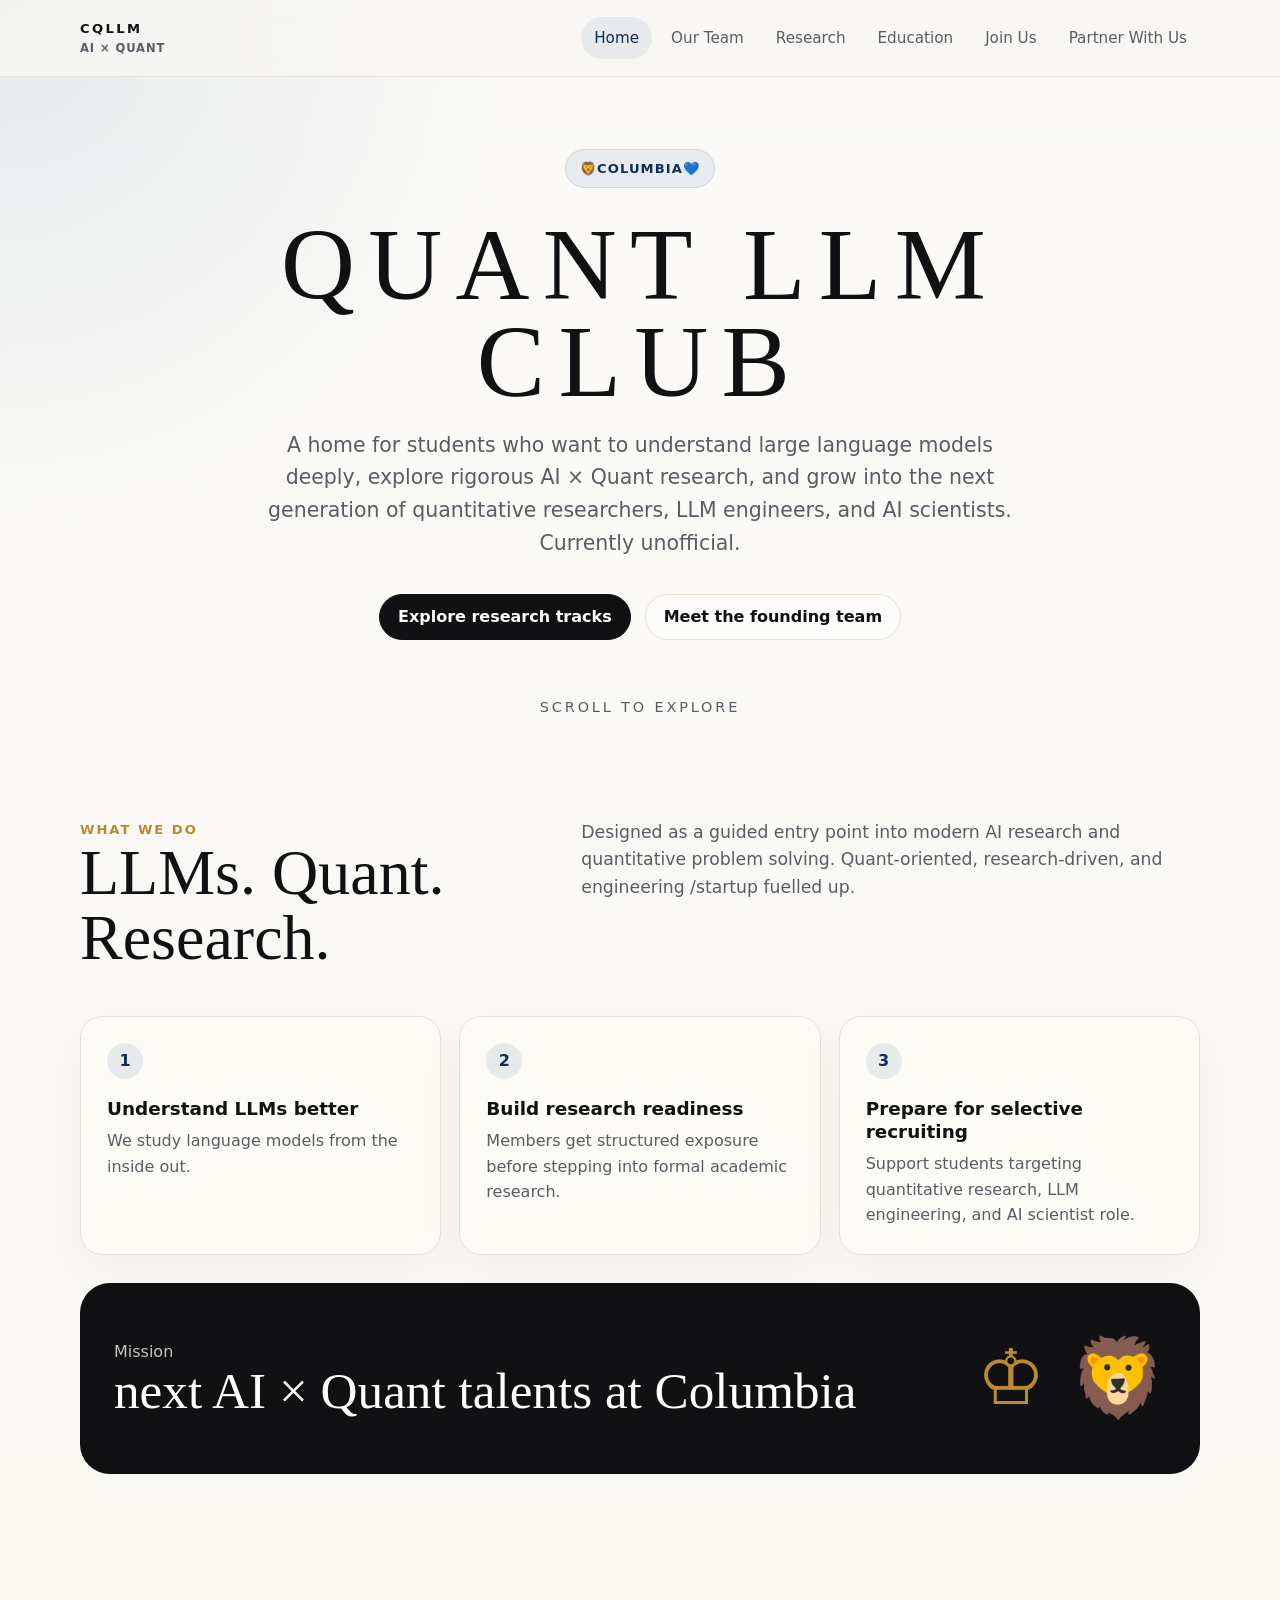
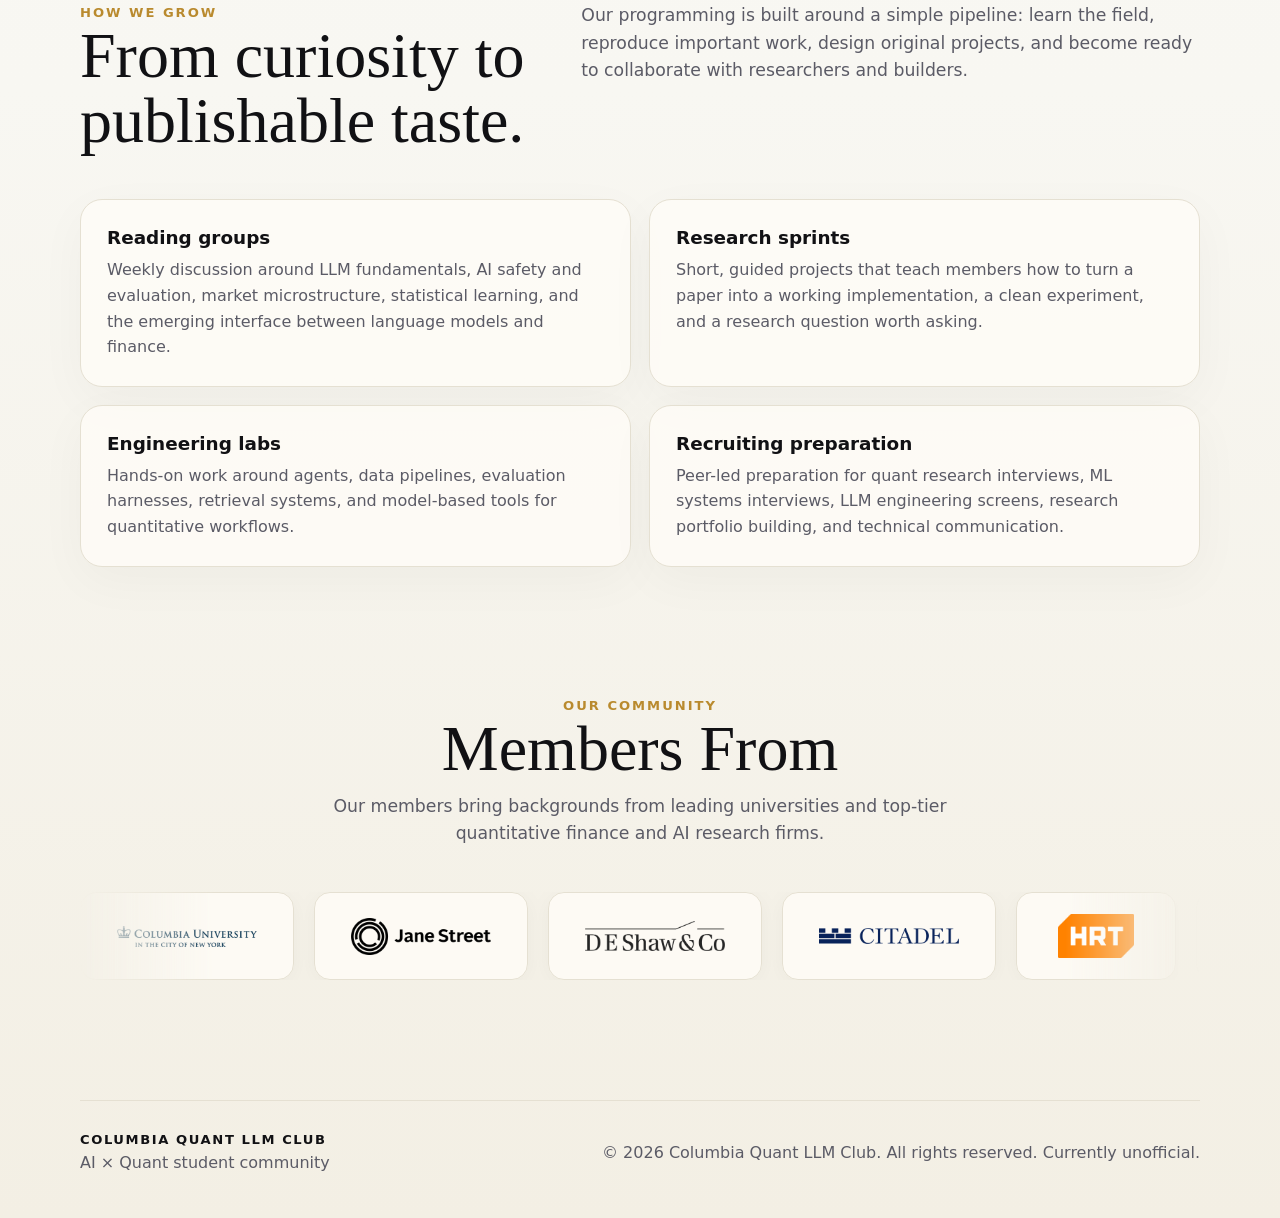
==== index.html @ 48c6d943 "Updated members from cards to be company logos." ====
<!doctype html>
<html lang="en">

<head>
  <meta charset="utf-8" />
  <meta name="viewport" content="width=device-width, initial-scale=1" />
  <title>Columbia Quant LLM Club</title>
  <meta name="description"
    content="Columbia Quant LLM Club is a student-led community focused on large language models, quantitative research, and AI x Quant talent development." />
  <link rel="stylesheet" href="styles.css" />
</head>

<body>
  <header class="site-header">
    <div class="nav-wrap">
      <a class="logo" href="index.html" aria-label="Columbia Quant LLM Club home">
        <span>CQLLM</span>
        <span>AI × Quant</span>
      </a>
      <nav class="nav-links" aria-label="Primary navigation">
        <a class="active" href="index.html">Home</a>
        <a href="team.html">Our Team</a>
        <a href="research.html">Research</a>
        <a href="education.html">Education</a>
        <a href="recruitment.html">Join Us</a>
        <a href="sponsors.html">Partner With Us</a>
      </nav>
    </div>
  </header>

  <main>
    <section class="hero">
      <div class="hero-inner">
        <div class="kicker">🦁Columbia💙</div>
        <h1>Quant LLM Club</h1>
        <p class="hero-copy">
          A home for students who want to understand large language models deeply, explore rigorous AI × Quant research,
          and grow into the next generation of quantitative researchers, LLM engineers, and AI scientists. Currently unofficial.
        </p>
        <div class="hero-actions">
          <a class="button primary" href="research.html">Explore research tracks</a>
          <a class="button secondary" href="team.html">Meet the founding team</a>
        </div>
        <div class="scroll-note">Scroll to explore</div>
      </div>
    </section>

    <section class="section" id="what-we-do">
      <div class="section-heading">
        <div>
          <div class="eyebrow">What We Do</div>
          <h2>LLMs. Quant. Research.</h2>
        </div>
        <p class="lead">
          Designed as a guided entry point into modern AI research and quantitative problem
          solving. Quant-oriented, research-driven, and engineering /startup fuelled up.
        </p>
      </div>

      <div class="grid">
        <article class="card">
          <div class="number">1</div>
          <h3>Understand LLMs better</h3>
          <p>We study language models from the inside out.</p>
        </article>
        <article class="card">
          <div class="number">2</div>
          <h3>Build research readiness</h3>
          <p>Members get structured exposure before stepping into formal academic research.</p>
          <!-- paper discussions,reproducibility projects, faculty outreach preparation, and research taste-building -->
        </article>
        <article class="card">
          <div class="number">3</div>
          <h3>Prepare for selective recruiting</h3>
          <p>Support students targeting quantitative research, LLM engineering, and AI scientist role.</p>
          <!-- through technical projects, interview preparation, and peer mentorship. -->
        </article>
      </div>

      <div class="mission-band">
        <div>
          <p>Mission</p>
          <strong>next AI × Quant talents at Columbia</strong>
        </div>
        <div class="mission-mark" aria-hidden="true">♔ 🦁</div>
      </div>
    </section>

    <section class="section">
      <div class="section-heading">
        <div>
          <div class="eyebrow">How We Grow</div>
          <h2>From curiosity to publishable taste.</h2>
        </div>
        <p class="lead">Our programming is built around a simple pipeline: learn the field, reproduce important work,
          design original projects, and become ready to collaborate with researchers and builders.</p>
      </div>
      <div class="grid two">
        <article class="card">
          <h3>Reading groups</h3>
          <p>Weekly discussion around LLM fundamentals, AI safety and evaluation, market microstructure, statistical
            learning, and the emerging interface between language models and finance.</p>
        </article>
        <article class="card">
          <h3>Research sprints</h3>
          <p>Short, guided projects that teach members how to turn a paper into a working implementation, a clean
            experiment, and a research question worth asking.</p>
        </article>
        <article class="card">
          <h3>Engineering labs</h3>
          <p>Hands-on work around agents, data pipelines, evaluation harnesses, retrieval systems, and model-based tools
            for quantitative workflows.</p>
        </article>
        <article class="card">
          <h3>Recruiting preparation</h3>
          <p>Peer-led preparation for quant research interviews, ML systems interviews, LLM engineering screens,
            research portfolio building, and technical communication.</p>
        </article>
      </div>
    </section>

    <section class="section members-from-section">
      <div class="members-from-header">
        <div class="eyebrow">Our Community</div>
        <h2>Members From</h2>
        <p class="lead">Our members bring backgrounds from leading universities and top-tier quantitative finance and AI research firms.</p>
      </div>
      <div class="logo-track-wrap">
        <div class="logo-track">
          <div class="logo-item">
            <img src="logos/columbia.png" alt="Columbia University">
          </div>
          <div class="logo-item">
            <img src="logos/jane-street.png" alt="Jane Street">
          </div>
          <div class="logo-item">
            <img src="logos/de-shaw.png" alt="D. E. Shaw">
          </div>
          <div class="logo-item">
            <img src="logos/citadel.png" alt="Citadel">
          </div>
          <div class="logo-item">
            <img src="logos/hrt.png" alt="Hudson River Trading">
          </div>
          <div class="logo-item" aria-hidden="true">
            <img src="logos/columbia.png" alt="">
          </div>
          <div class="logo-item" aria-hidden="true">
            <img src="logos/jane-street.png" alt="">
          </div>
          <div class="logo-item" aria-hidden="true">
            <img src="logos/de-shaw.png" alt="">
          </div>
          <div class="logo-item" aria-hidden="true">
            <img src="logos/citadel.png" alt="">
          </div>
          <div class="logo-item" aria-hidden="true">
            <img src="logos/hrt.png" alt="">
          </div>
        </div>
      </div>
    </section>

    <div class="map-wrap">
      <script type="text/javascript" id="mapmyvisitors" src="//mapmyvisitors.com/map.js?d=ujn6sMbWQKrPx_OXc8cwWdJMNxQaJMDhCEwav9_UzWA&cl=ffffff&w=a"></script>
    </div>
  </main>

  <footer class="site-footer">
    <div>
      <div class="footer-wordmark">Columbia Quant LLM Club</div>
      <div>AI × Quant student community</div>
    </div>
    <div>© 2026 Columbia Quant LLM Club. All rights reserved. Currently unofficial.</div>
  </footer>
</body>

</html>
---- styles.css ----
:root {
  --bg: #f8f7f2;
  --paper: #fffdf8;
  --ink: #111114;
  --muted: #5b5b66;
  --line: #e5e0d2;
  --accent: #214f8b;
  --accent-deep: #0f2e58;
  --gold: #b98a2e;
  --shadow: 0 24px 80px rgba(15, 46, 88, 0.08);
  --radius: 22px;
  --max: 1120px;
}

* {
  box-sizing: border-box;
}

html {
  scroll-behavior: smooth;
}

body {
  margin: 0;
  font-family: Inter, ui-sans-serif, system-ui, -apple-system, BlinkMacSystemFont, "Segoe UI", sans-serif;
  color: var(--ink);
  background:
    radial-gradient(circle at top left, rgba(33, 79, 139, 0.10), transparent 33rem),
    linear-gradient(180deg, #fbfaf7 0%, var(--bg) 60%, #f3efe4 100%);
  line-height: 1.6;
}

a {
  color: inherit;
  text-decoration: none;
}

img {
  max-width: 100%;
}

.site-header {
  position: sticky;
  top: 0;
  z-index: 20;
  backdrop-filter: blur(18px);
  background: rgba(248, 247, 242, 0.78);
  border-bottom: 1px solid rgba(229, 224, 210, 0.8);
}

.nav-wrap {
  width: min(100% - 32px, var(--max));
  margin: 0 auto;
  min-height: 76px;
  display: flex;
  align-items: center;
  justify-content: space-between;
  gap: 24px;
}

.logo {
  display: flex;
  flex-direction: column;
  gap: 0;
  letter-spacing: 0.18em;
  text-transform: uppercase;
  font-size: 0.82rem;
  font-weight: 750;
}

.logo span:last-child {
  letter-spacing: 0.08em;
  color: var(--muted);
  font-size: 0.72rem;
  font-weight: 600;
}

.nav-links {
  display: flex;
  align-items: center;
  gap: 6px;
  flex-wrap: wrap;
}

.nav-links a {
  padding: 9px 13px;
  border-radius: 999px;
  color: var(--muted);
  font-size: 0.95rem;
  transition: background 150ms ease, color 150ms ease;
}

.nav-links a:hover,
.nav-links a.active {
  background: rgba(33, 79, 139, 0.08);
  color: var(--accent-deep);
}

main {
  min-height: calc(100vh - 170px);
}

.section,
.hero {
  width: min(100% - 32px, var(--max));
  margin: 0 auto;
}

.hero {
  min-height: 72vh;
  display: grid;
  place-items: center;
  text-align: center;
  padding: 72px 0 36px;
}

.hero-inner {
  max-width: 940px;
}

.kicker {
  display: inline-flex;
  align-items: center;
  gap: 8px;
  color: var(--accent-deep);
  background: rgba(33, 79, 139, 0.08);
  border: 1px solid rgba(33, 79, 139, 0.12);
  border-radius: 999px;
  padding: 8px 14px;
  font-size: 0.82rem;
  font-weight: 700;
  letter-spacing: 0.08em;
  text-transform: uppercase;
}

.hero h1,
.page-hero h1 {
  margin: 28px 0 18px;
  font-family: Georgia, "Times New Roman", serif;
  font-size: clamp(3rem, 8vw, 7.6rem);
  line-height: 0.95;
  font-weight: 500;
  letter-spacing: 0.13em;
  text-transform: uppercase;
}

.hero h1 .tight,
.page-hero h1 .tight {
  letter-spacing: 0.035em;
}

.hero-copy {
  max-width: 760px;
  margin: 0 auto;
  color: var(--muted);
  font-size: clamp(1.05rem, 2vw, 1.28rem);
}

.hero-actions {
  display: flex;
  justify-content: center;
  gap: 14px;
  flex-wrap: wrap;
  margin-top: 34px;
}

.button {
  display: inline-flex;
  align-items: center;
  justify-content: center;
  min-height: 46px;
  padding: 0 18px;
  border-radius: 999px;
  border: 1px solid var(--line);
  font-weight: 700;
  transition: transform 150ms ease, box-shadow 150ms ease, background 150ms ease;
}

.button:hover {
  transform: translateY(-1px);
  box-shadow: var(--shadow);
}

.button.primary {
  background: var(--ink);
  color: white;
  border-color: var(--ink);
}

.button.secondary {
  background: rgba(255, 255, 255, 0.6);
}

.scroll-note {
  margin-top: 56px;
  color: var(--muted);
  font-size: 0.9rem;
  letter-spacing: 0.2em;
  text-transform: uppercase;
}

.section {
  padding: 64px 0;
}

.section-heading {
  display: grid;
  grid-template-columns: minmax(0, 0.85fr) minmax(0, 1.15fr);
  gap: 44px;
  align-items: start;
  margin-bottom: 32px;
}

.eyebrow {
  color: var(--gold);
  font-size: 0.82rem;
  font-weight: 800;
  letter-spacing: 0.15em;
  text-transform: uppercase;
}

h2,
h3,
p {
  margin-top: 0;
}

h2 {
  font-family: Georgia, "Times New Roman", serif;
  font-size: clamp(2rem, 5vw, 4.2rem);
  line-height: 1.02;
  font-weight: 500;
  margin-bottom: 14px;
}

h3 {
  font-size: 1.15rem;
  line-height: 1.25;
  margin-bottom: 8px;
}

.lead {
  color: var(--muted);
  font-size: 1.08rem;
}

.grid {
  display: grid;
  grid-template-columns: repeat(3, minmax(0, 1fr));
  gap: 18px;
}

.grid.two {
  grid-template-columns: repeat(2, minmax(0, 1fr));
}

.card {
  background: rgba(255, 253, 248, 0.78);
  border: 1px solid var(--line);
  border-radius: var(--radius);
  padding: 26px;
  box-shadow: 0 14px 50px rgba(17, 17, 20, 0.035);
}

.card p {
  color: var(--muted);
  margin-bottom: 0;
}

.number {
  display: inline-grid;
  place-items: center;
  width: 36px;
  height: 36px;
  border-radius: 50%;
  background: rgba(33, 79, 139, 0.10);
  color: var(--accent-deep);
  font-weight: 800;
  margin-bottom: 18px;
}

.mission-band {
  margin-top: 28px;
  padding: 34px;
  border-radius: calc(var(--radius) + 8px);
  background: var(--ink);
  color: white;
  display: grid;
  grid-template-columns: 1fr auto;
  gap: 28px;
  align-items: center;
}

.mission-band p {
  margin: 0;
  color: rgba(255, 255, 255, 0.74);
}

.mission-band strong {
  display: block;
  font-family: Georgia, "Times New Roman", serif;
  font-size: clamp(1.7rem, 4vw, 3.2rem);
  font-weight: 500;
  line-height: 1.05;
  color: white;
}

.mission-mark {
  font-size: clamp(2.8rem, 6vw, 5.2rem);
  color: var(--gold);
}

.page-hero {
  width: min(100% - 32px, var(--max));
  margin: 0 auto;
  padding: 92px 0 34px;
}

.page-hero h1 {
  font-size: clamp(3rem, 8vw, 6.4rem);
  margin-bottom: 20px;
}

.page-hero p {
  max-width: 760px;
  color: var(--muted);
  font-size: 1.16rem;
}

.profile-card {
  display: grid;
  grid-template-columns: 82px 1fr;
  gap: 18px;
}

.avatar {
  width: 82px;
  height: 82px;
  border-radius: 24px;
  background:
    linear-gradient(135deg, rgba(33, 79, 139, 0.18), rgba(185, 138, 46, 0.18)),
    var(--paper);
  border: 1px solid var(--line);
  display: grid;
  place-items: center;
  color: var(--accent-deep);
  font-weight: 850;
  letter-spacing: 0.08em;
}

.role {
  color: var(--accent-deep);
  font-weight: 800;
  margin-bottom: 8px;
}

.badge-row {
  display: flex;
  gap: 8px;
  flex-wrap: wrap;
  margin-top: 14px;
}

.badge {
  display: inline-flex;
  align-items: center;
  border-radius: 999px;
  padding: 6px 10px;
  background: rgba(33, 79, 139, 0.08);
  color: var(--accent-deep);
  font-size: 0.8rem;
  font-weight: 750;
}

.timeline {
  display: grid;
  gap: 16px;
}

.timeline-item {
  display: grid;
  grid-template-columns: 150px 1fr;
  gap: 22px;
  border-left: 2px solid var(--line);
  padding: 6px 0 18px 24px;
}

.timeline-item .term {
  color: var(--gold);
  font-weight: 850;
  text-transform: uppercase;
  letter-spacing: 0.08em;
  font-size: 0.8rem;
}

.callout {
  background: rgba(33, 79, 139, 0.08);
  border: 1px solid rgba(33, 79, 139, 0.14);
  border-radius: var(--radius);
  padding: 28px;
}

.callout p:last-child {
  margin-bottom: 0;
}

/* Members From section */
.members-from-header {
  text-align: center;
  margin-bottom: 44px;
}

.members-from-header h2 {
  margin-bottom: 12px;
}

.members-from-header .lead {
  max-width: 620px;
  margin: 0 auto;
}

.logo-track-wrap {
  overflow: hidden;
  -webkit-mask-image: linear-gradient(to right, transparent 0%, black 12%, black 88%, transparent 100%);
  mask-image: linear-gradient(to right, transparent 0%, black 12%, black 88%, transparent 100%);
}

.logo-track-wrap:hover .logo-track {
  animation-play-state: paused;
}

.logo-track {
  display: flex;
  gap: 20px;
  width: max-content;
  animation: logo-scroll 22s linear infinite;
}

@keyframes logo-scroll {
  from { transform: translateX(0); }
  to { transform: translateX(-50%); }
}

.logo-item {
  flex-shrink: 0;
  background: rgba(255, 253, 248, 0.78);
  border: 1px solid var(--line);
  border-radius: 16px;
  padding: 18px 36px;
  display: flex;
  align-items: center;
  justify-content: center;
  min-width: 160px;
  height: 88px;
  box-shadow: 0 4px 24px rgba(17, 17, 20, 0.04);
  user-select: none;
}

.logo-item img {
  max-height: 44px;
  max-width: 140px;
  width: auto;
  height: auto;
  object-fit: contain;
  display: block;
}

.map-wrap {
  width: min(100% - 32px, var(--max));
  margin: 0 auto 56px;
  display: flex;
  justify-content: center;
}

.site-footer {
  width: min(100% - 32px, var(--max));
  margin: 56px auto 0;
  padding: 28px 0 42px;
  color: var(--muted);
  border-top: 1px solid var(--line);
  display: flex;
  justify-content: space-between;
  align-items: center;
  gap: 16px;
  flex-wrap: wrap;
}

.footer-wordmark {
  color: var(--ink);
  font-weight: 850;
  letter-spacing: 0.12em;
  text-transform: uppercase;
  font-size: 0.82rem;
}

@media (max-width: 820px) {
  .nav-wrap {
    align-items: flex-start;
    padding: 16px 0;
    flex-direction: column;
  }

  .section-heading,
  .mission-band,
  .timeline-item {
    grid-template-columns: 1fr;
  }

  .grid,
  .grid.two {
    grid-template-columns: 1fr;
  }

  .hero {
    min-height: 68vh;
    padding-top: 54px;
  }

  .hero h1,
  .page-hero h1 {
    letter-spacing: 0.055em;
  }
}

@media (max-width: 560px) {
  .profile-card {
    grid-template-columns: 1fr;
  }

  .nav-links a {
    padding-left: 9px;
    padding-right: 9px;
    font-size: 0.88rem;
  }

  .card,
  .callout,
  .mission-band {
    padding: 22px;
  }
}
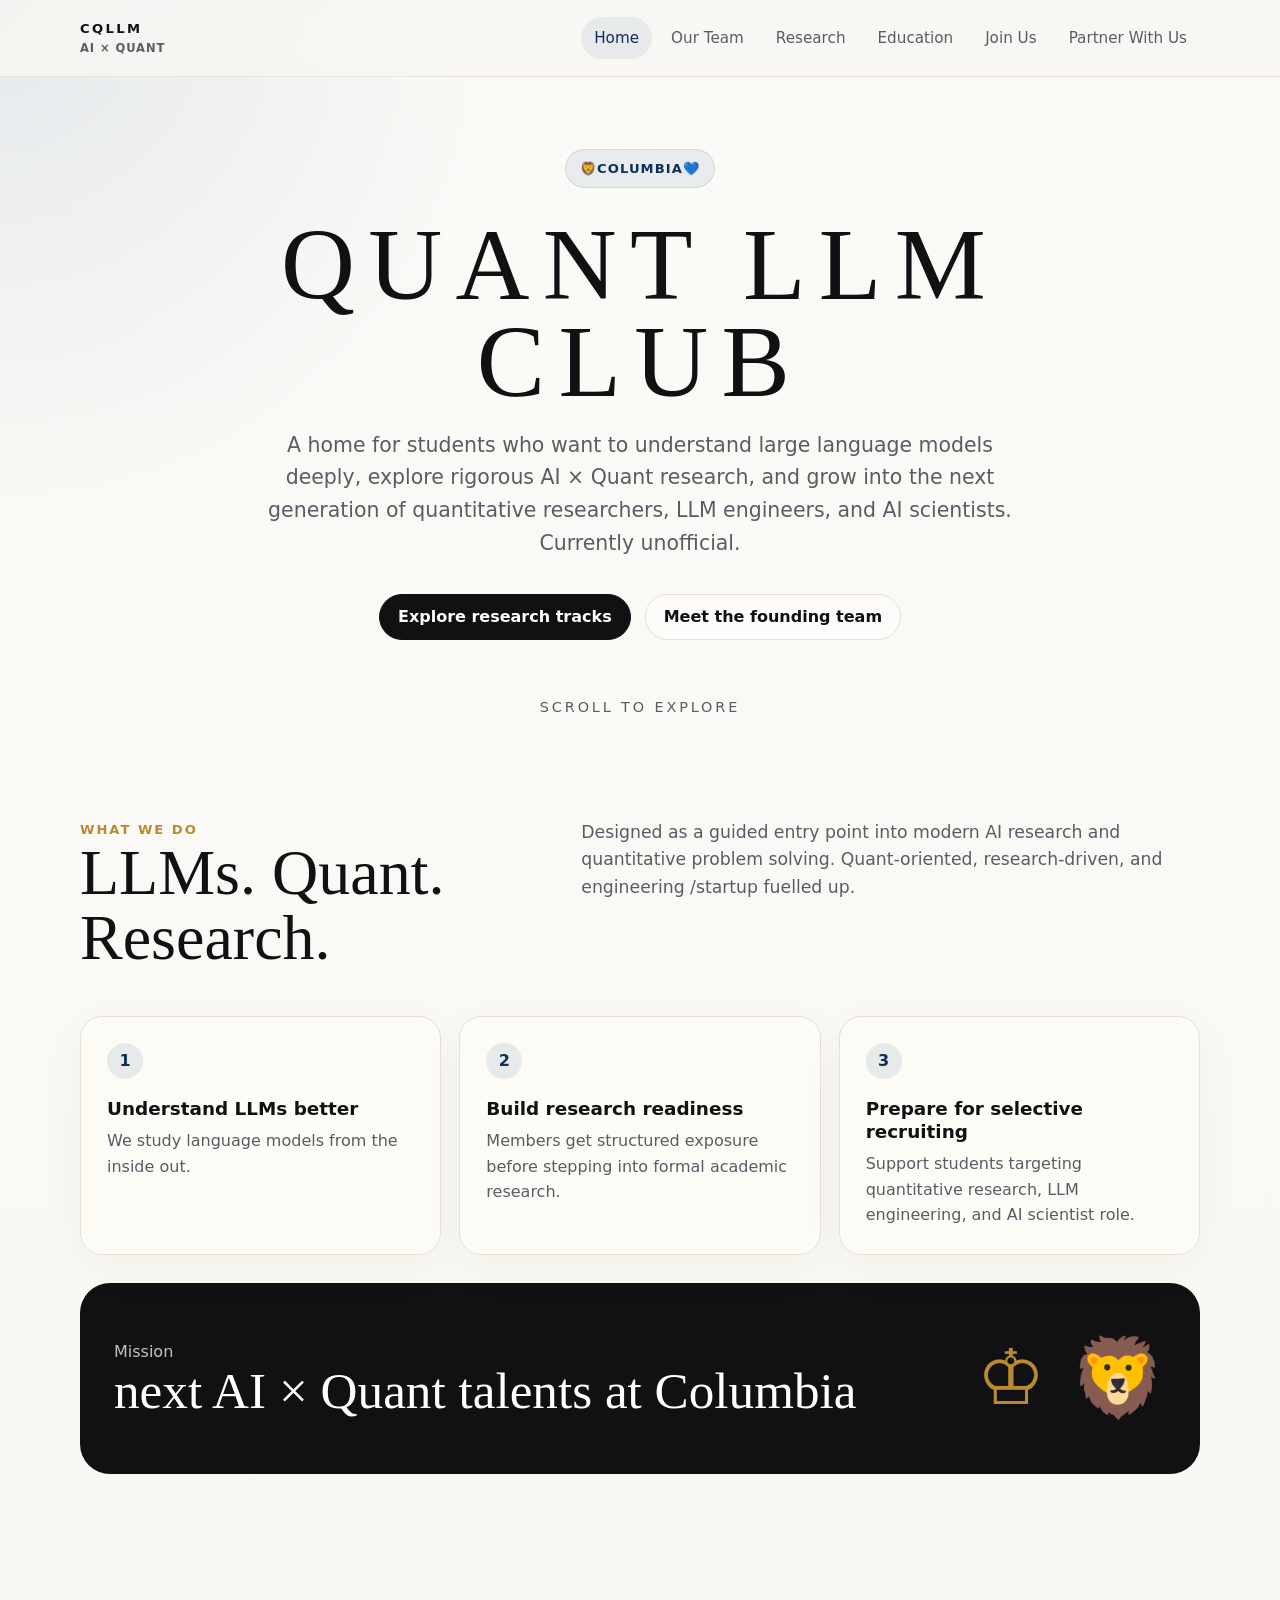
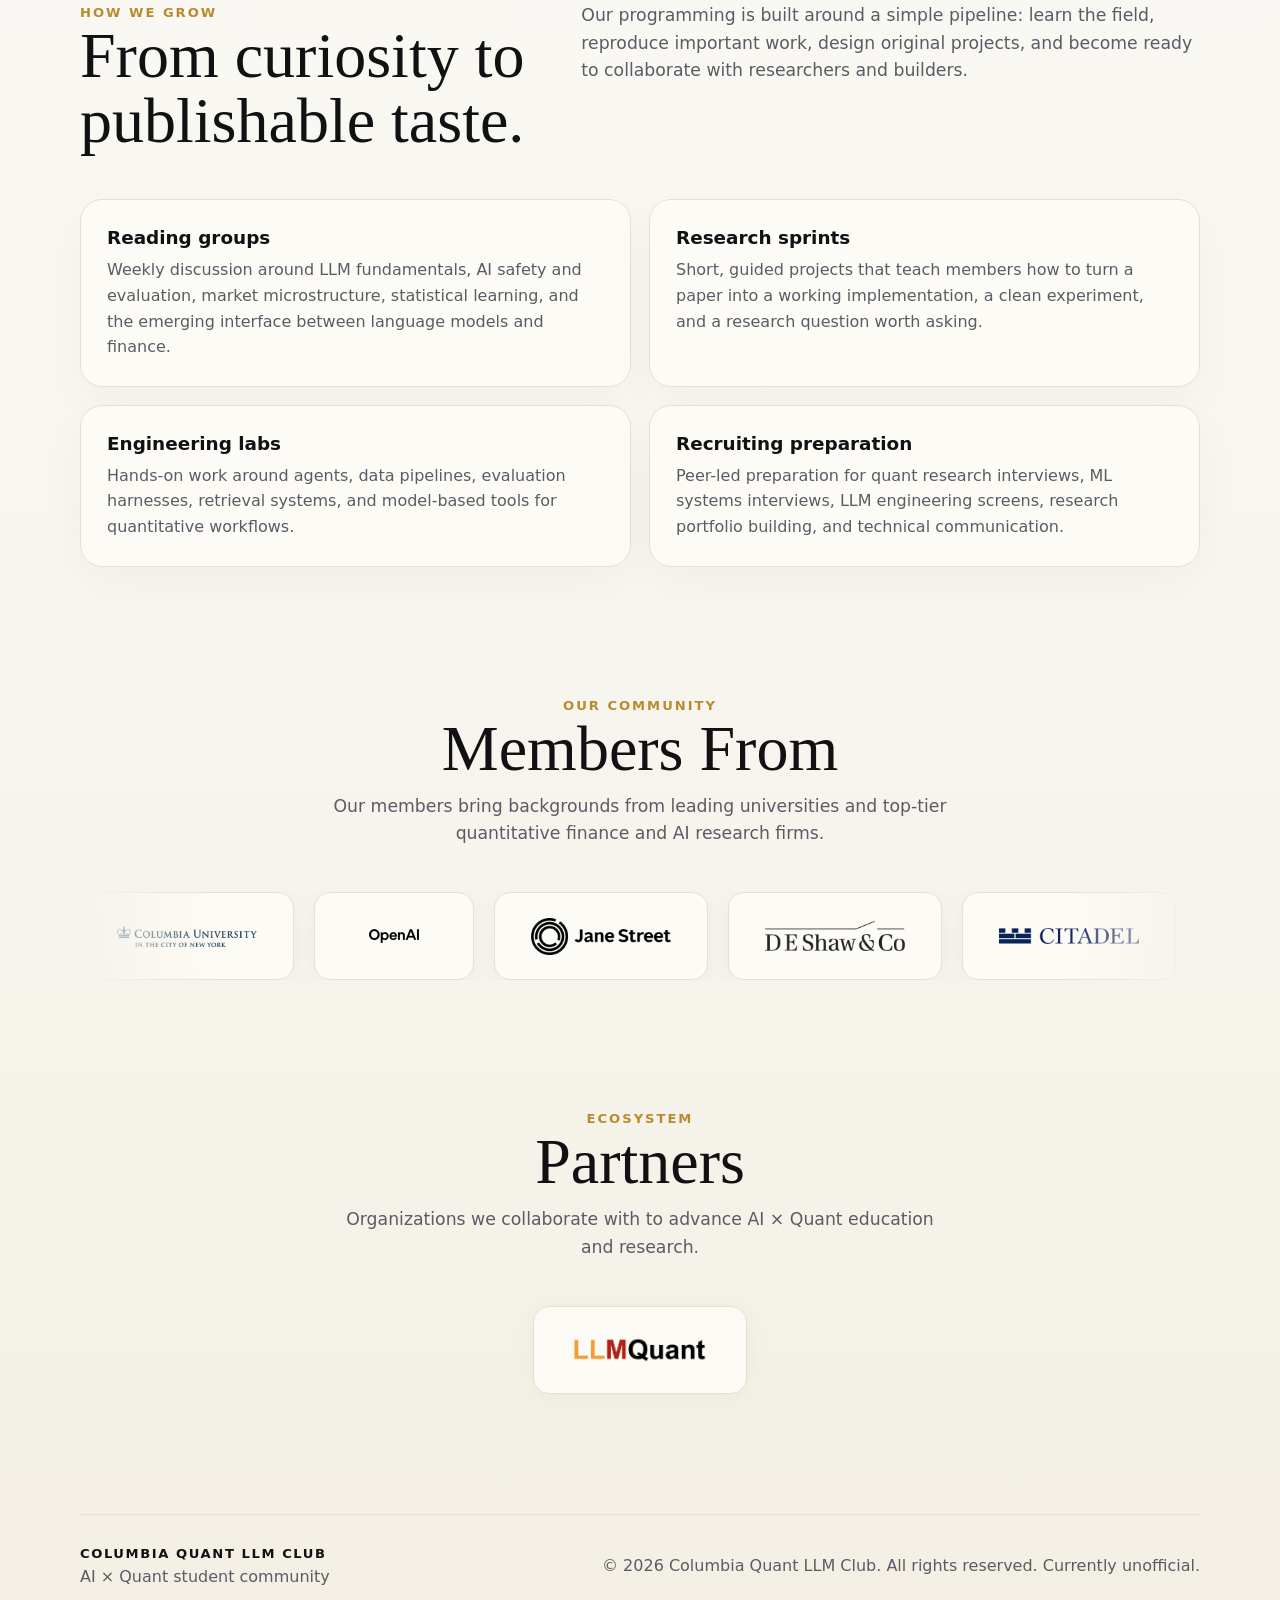
==== commit 6ec31cd4: "Added OpenAI card and LLMQuant + partners section." ====
--- a/index.html
+++ b/index.html
@@ -131,6 +131,9 @@
             <img src="logos/columbia.png" alt="Columbia University">
           </div>
           <div class="logo-item">
+            <img src="logos/open-ai.png" alt="Open AI">
+          </div>
+          <div class="logo-item">
             <img src="logos/jane-street.png" alt="Jane Street">
           </div>
           <div class="logo-item">
@@ -146,6 +149,9 @@
             <img src="logos/columbia.png" alt="">
           </div>
           <div class="logo-item" aria-hidden="true">
+            <img src="logos/open-ai.png" alt="">
+          </div>
+          <div class="logo-item" aria-hidden="true">
             <img src="logos/jane-street.png" alt="">
           </div>
           <div class="logo-item" aria-hidden="true">
@@ -158,6 +164,19 @@
             <img src="logos/hrt.png" alt="">
           </div>
         </div>
+      </div>
+    </section>
+
+    <section class="section partners-section">
+      <div class="members-from-header">
+        <div class="eyebrow">Ecosystem</div>
+        <h2>Partners</h2>
+        <p class="lead">Organizations we collaborate with to advance AI × Quant education and research.</p>
+      </div>
+      <div class="partner-grid">
+        <a class="logo-item partner-item" href="https://llmquant.com" target="_blank" rel="noopener noreferrer">
+          <img src="logos/llmquant.png" alt="LLM Quant">
+        </a>
       </div>
     </section>
 
--- a/styles.css
+++ b/styles.css
@@ -465,6 +465,24 @@
   display: block;
 }
 
+/* Partners section */
+.partner-grid {
+  display: flex;
+  flex-wrap: wrap;
+  gap: 20px;
+  justify-content: center;
+}
+
+.partner-item {
+  text-decoration: none;
+  transition: transform 150ms ease, box-shadow 150ms ease;
+}
+
+.partner-item:hover {
+  transform: translateY(-2px);
+  box-shadow: var(--shadow);
+}
+
 .map-wrap {
   width: min(100% - 32px, var(--max));
   margin: 0 auto 56px;
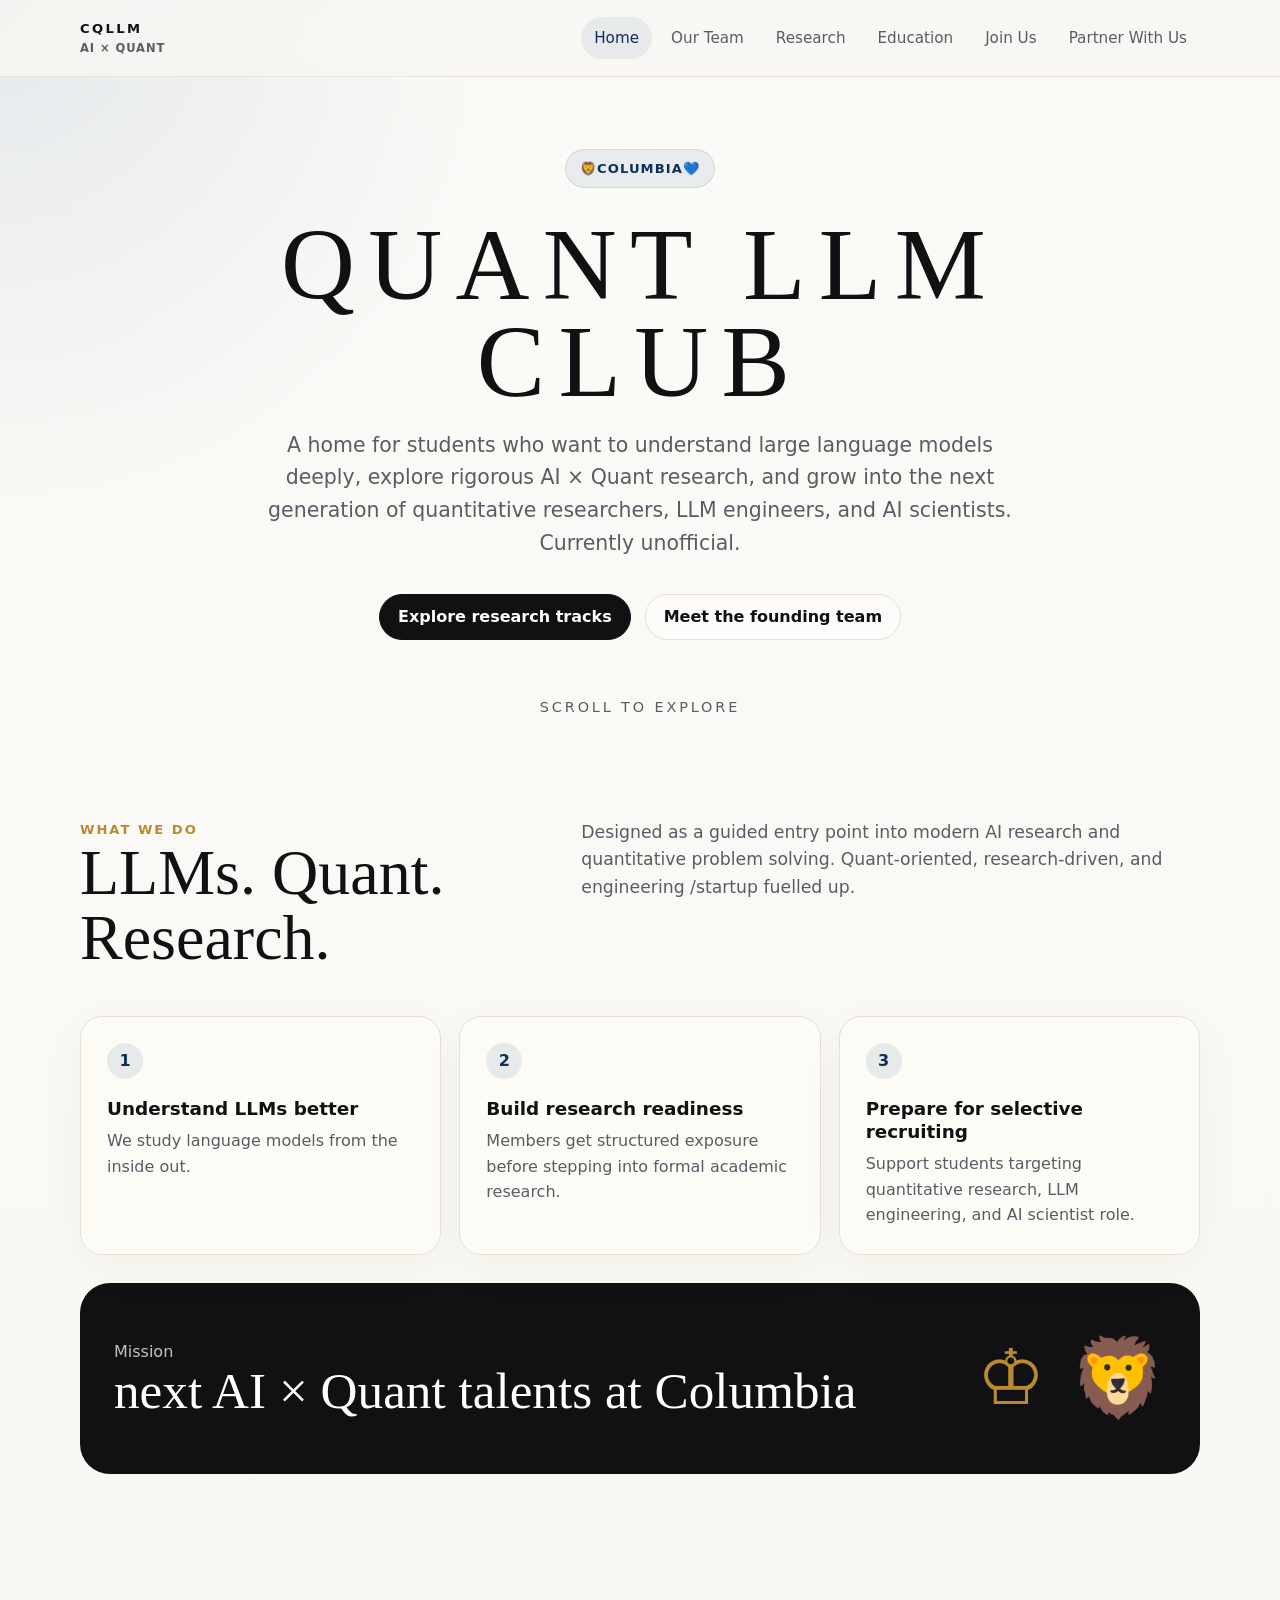
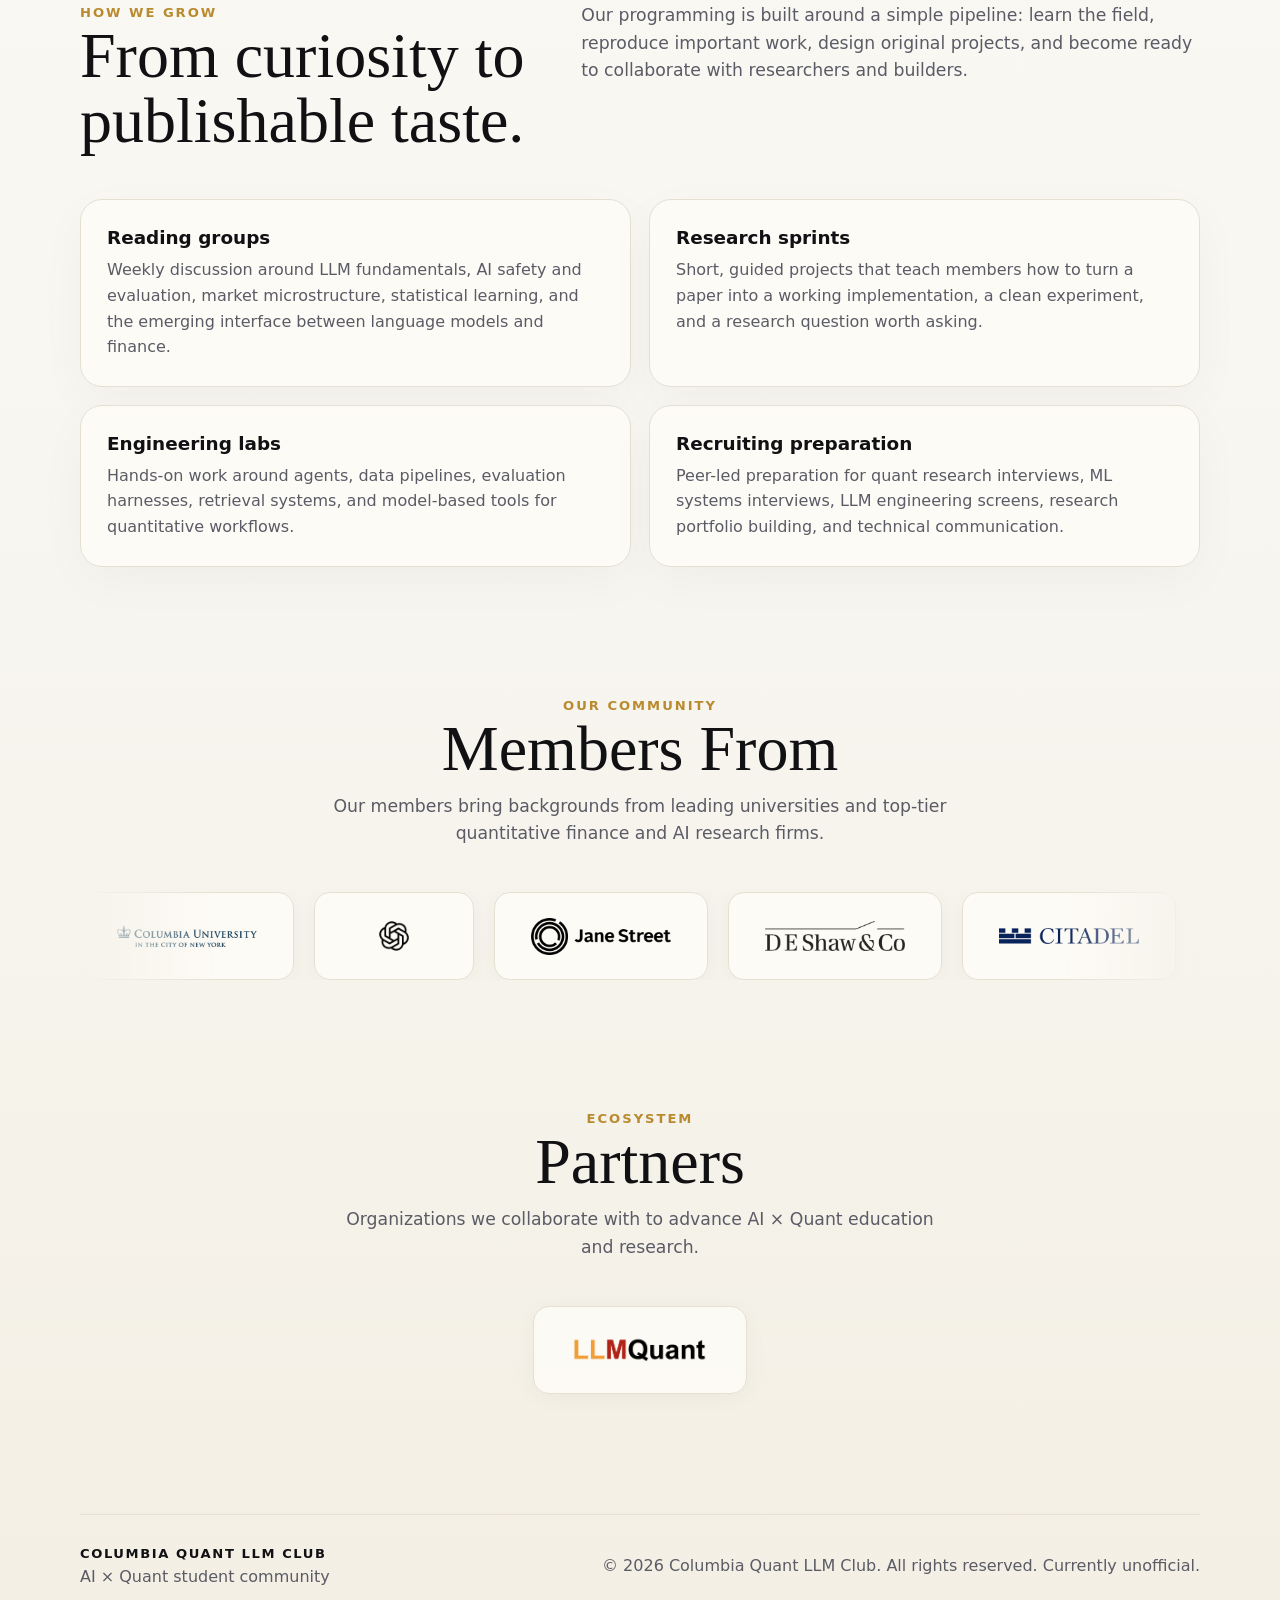
==== commit 5fbd523f: "Added hyperlinks to members from logo cards." ====
--- a/index.html
+++ b/index.html
@@ -127,42 +127,42 @@
       </div>
       <div class="logo-track-wrap">
         <div class="logo-track">
-          <div class="logo-item">
+          <a class="logo-item" href="https://columbia.edu" target="_blank" rel="noopener noreferrer">
             <img src="logos/columbia.png" alt="Columbia University">
-          </div>
-          <div class="logo-item">
+          </a>
+          <a class="logo-item" href="https://openai.com" target="_blank" rel="noopener noreferrer">
             <img src="logos/open-ai.png" alt="Open AI">
-          </div>
-          <div class="logo-item">
+          </a>
+          <a class="logo-item" href="https://janestreet.com" target="_blank" rel="noopener noreferrer">
             <img src="logos/jane-street.png" alt="Jane Street">
-          </div>
-          <div class="logo-item">
+          </a>
+          <a class="logo-item" href="https://deshaw.com" target="_blank" rel="noopener noreferrer">
             <img src="logos/de-shaw.png" alt="D. E. Shaw">
-          </div>
-          <div class="logo-item">
+          </a>
+          <a class="logo-item" href="https://citadel.com" target="_blank" rel="noopener noreferrer">
             <img src="logos/citadel.png" alt="Citadel">
-          </div>
-          <div class="logo-item">
+          </a>
+          <a class="logo-item" href="https://hudsonrivertrading.com" target="_blank" rel="noopener noreferrer">
             <img src="logos/hrt.png" alt="Hudson River Trading">
-          </div>
-          <div class="logo-item" aria-hidden="true">
+          </a>
+          <a class="logo-item" aria-hidden="true" tabindex="-1" href="https://columbia.edu" target="_blank" rel="noopener noreferrer">
             <img src="logos/columbia.png" alt="">
-          </div>
-          <div class="logo-item" aria-hidden="true">
+          </a>
+          <a class="logo-item" aria-hidden="true" tabindex="-1" href="https://openai.com" target="_blank" rel="noopener noreferrer">
             <img src="logos/open-ai.png" alt="">
-          </div>
-          <div class="logo-item" aria-hidden="true">
+          </a>
+          <a class="logo-item" aria-hidden="true" tabindex="-1" href="https://janestreet.com" target="_blank" rel="noopener noreferrer">
             <img src="logos/jane-street.png" alt="">
-          </div>
-          <div class="logo-item" aria-hidden="true">
+          </a>
+          <a class="logo-item" aria-hidden="true" tabindex="-1" href="https://deshaw.com" target="_blank" rel="noopener noreferrer">
             <img src="logos/de-shaw.png" alt="">
-          </div>
-          <div class="logo-item" aria-hidden="true">
+          </a>
+          <a class="logo-item" aria-hidden="true" tabindex="-1" href="https://citadel.com" target="_blank" rel="noopener noreferrer">
             <img src="logos/citadel.png" alt="">
-          </div>
-          <div class="logo-item" aria-hidden="true">
+          </a>
+          <a class="logo-item" aria-hidden="true" tabindex="-1" href="https://hudsonrivertrading.com" target="_blank" rel="noopener noreferrer">
             <img src="logos/hrt.png" alt="">
-          </div>
+          </a>
         </div>
       </div>
     </section>
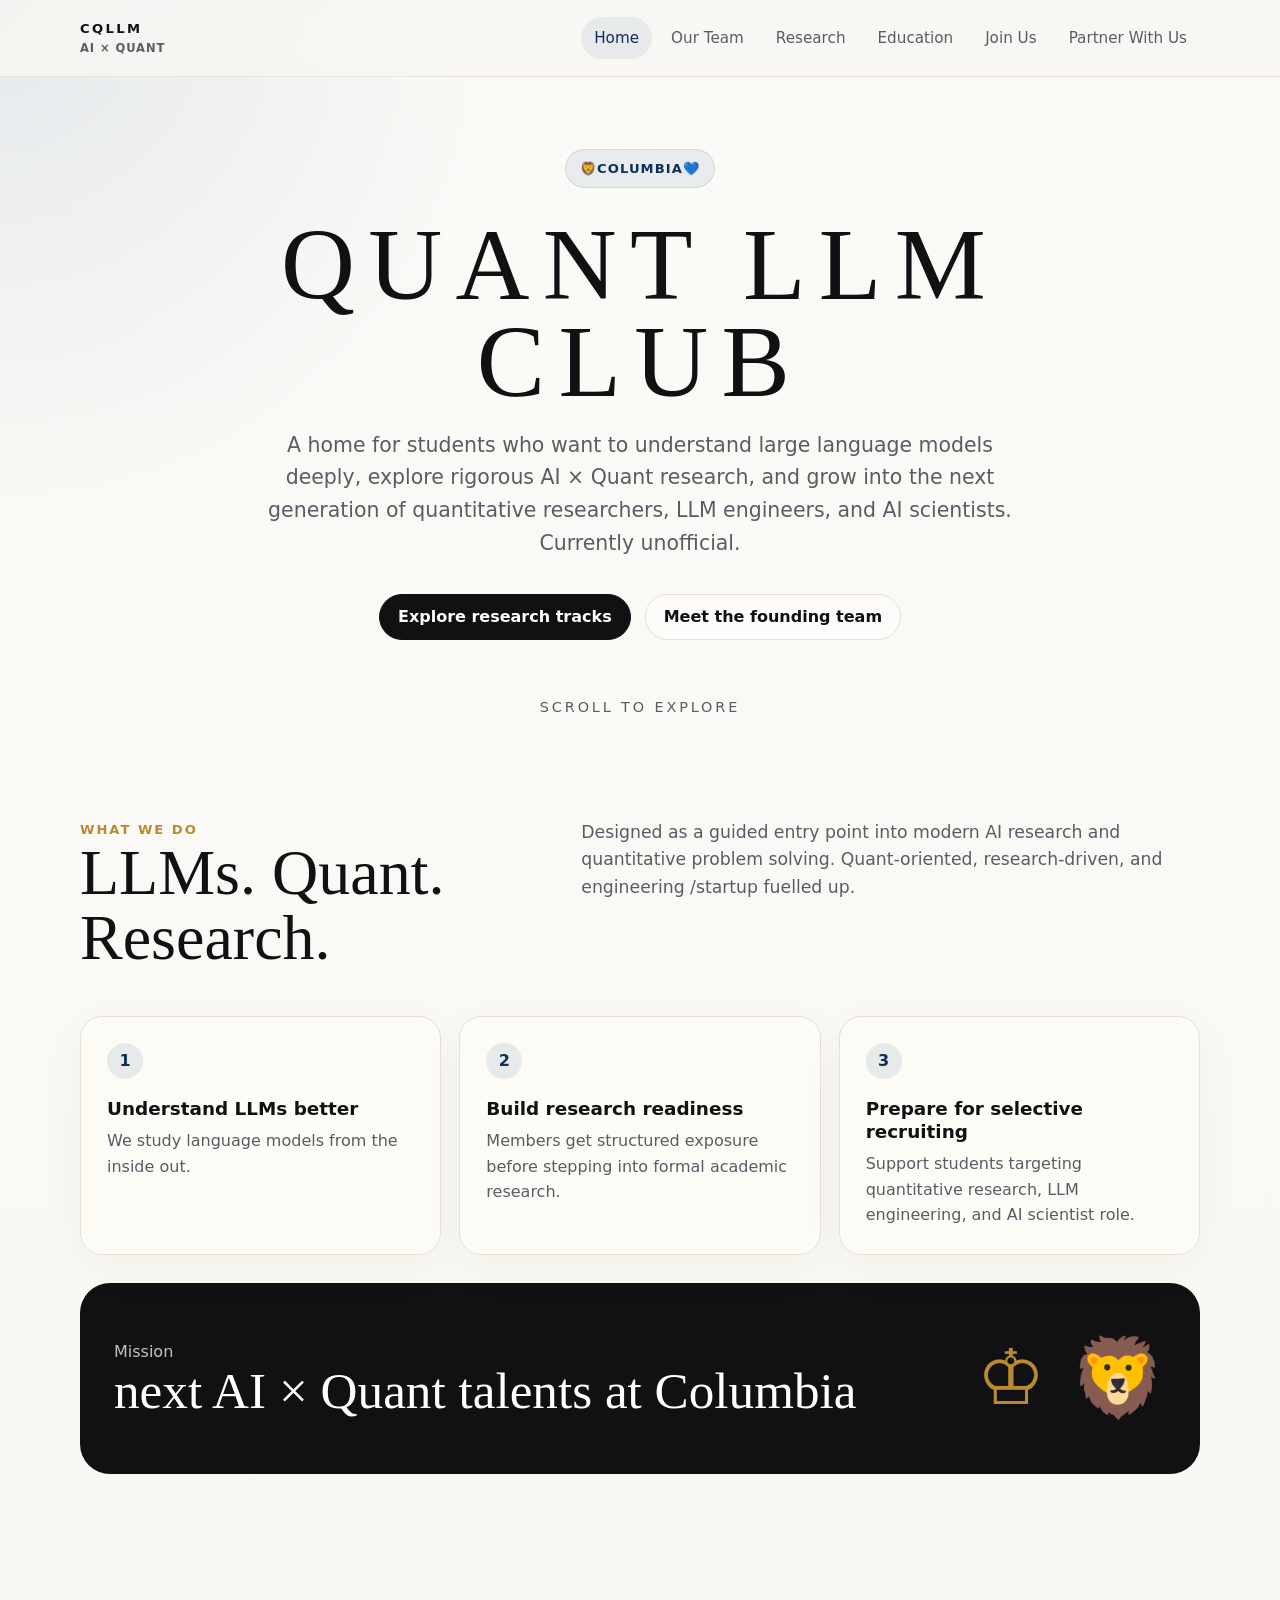
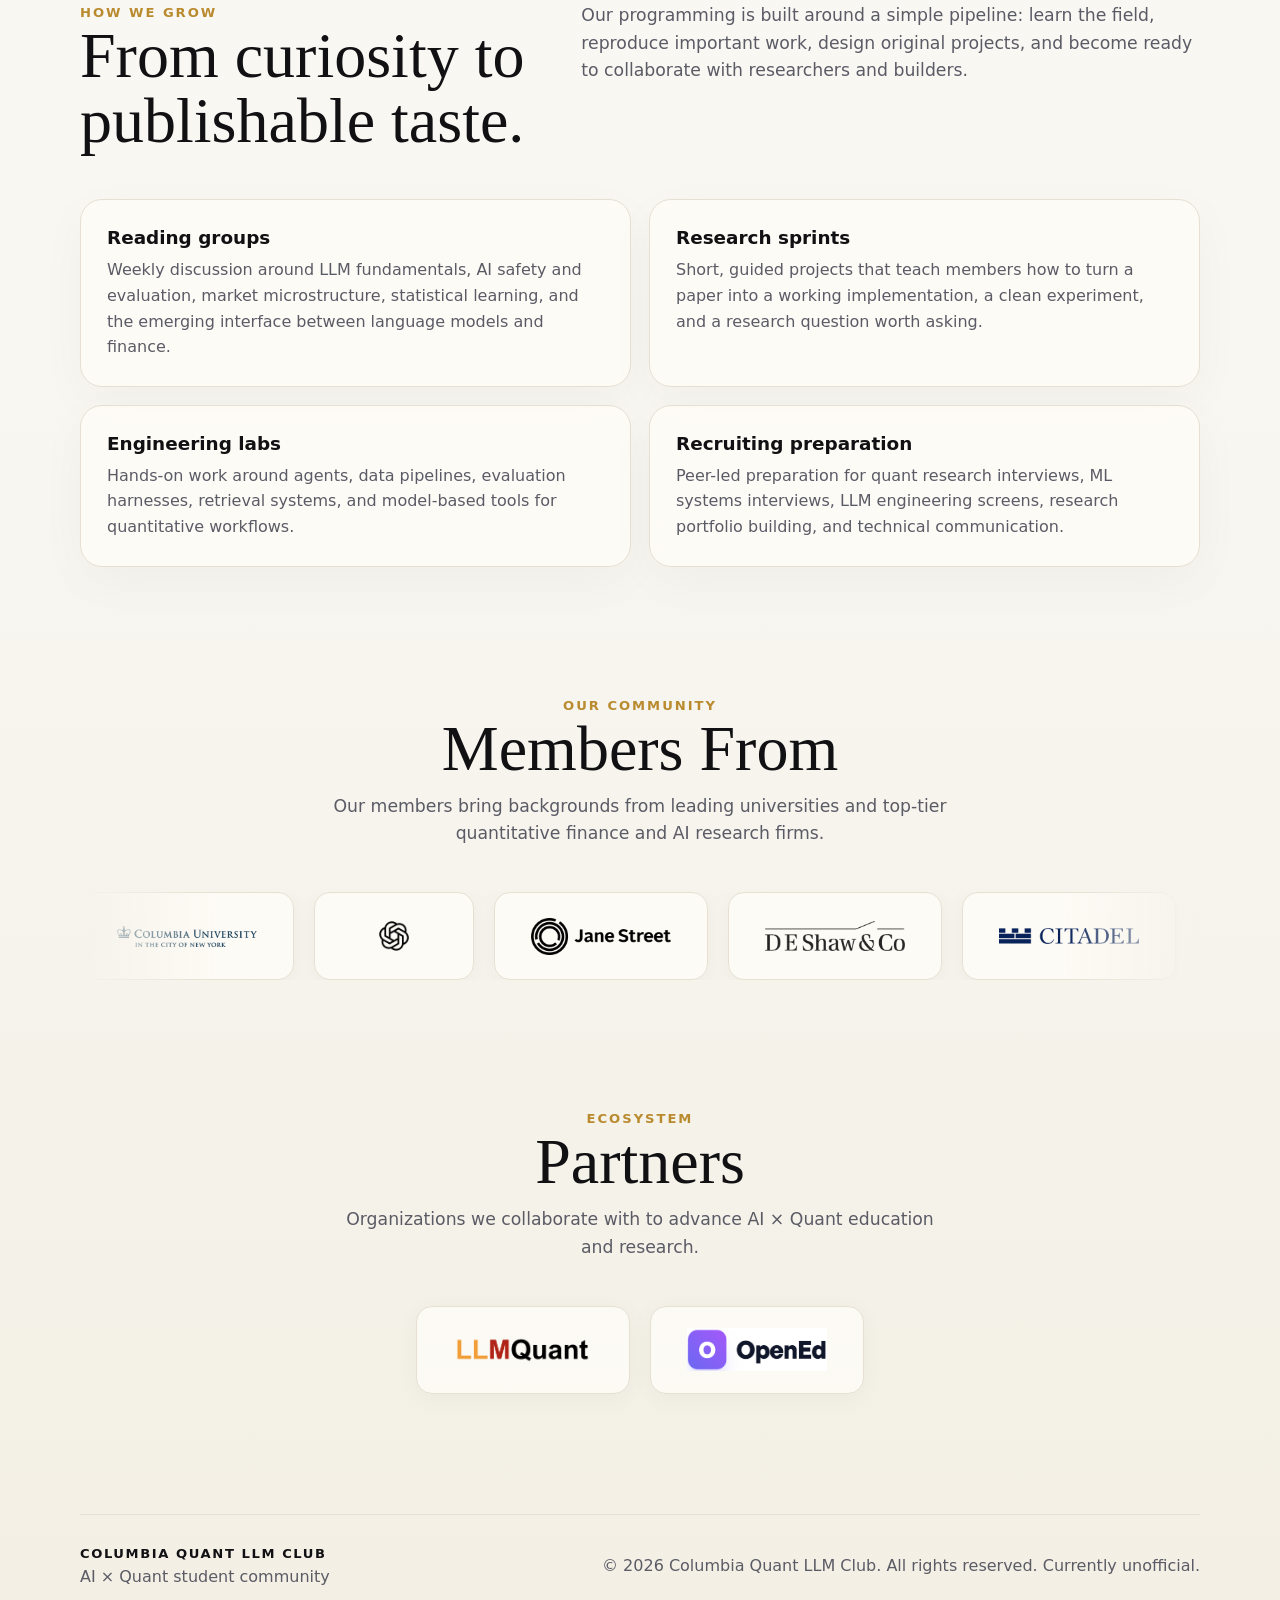
==== commit ce210d24: "Updated members from and partners sections." ====
--- a/index.html
+++ b/index.html
@@ -145,6 +145,15 @@
           <a class="logo-item" href="https://hudsonrivertrading.com" target="_blank" rel="noopener noreferrer">
             <img src="logos/hrt.png" alt="Hudson River Trading">
           </a>
+          <a class="logo-item" href="https://jumptrading.com" target="_blank" rel="noopener noreferrer">
+            <img src="logos/jump-trading.png" alt="Jump Trading">
+          </a>
+          <a class="logo-item" href="https://www.jqinvestments.com" target="_blank" rel="noopener noreferrer">
+            <img src="logos/jq-investments.png" alt="JQ Investments">
+          </a>
+          <a class="logo-item" href="https://alphagrep.com" target="_blank" rel="noopener noreferrer">
+            <img src="logos/alphagrep.png" alt="Alphagrep">
+          </a>
           <a class="logo-item" aria-hidden="true" tabindex="-1" href="https://columbia.edu" target="_blank" rel="noopener noreferrer">
             <img src="logos/columbia.png" alt="">
           </a>
@@ -162,6 +171,15 @@
           </a>
           <a class="logo-item" aria-hidden="true" tabindex="-1" href="https://hudsonrivertrading.com" target="_blank" rel="noopener noreferrer">
             <img src="logos/hrt.png" alt="">
+          </a>
+          <a class="logo-item" aria-hidden="true" tabindex="-1" href="https://jumptrading.com" target="_blank" rel="noopener noreferrer">
+            <img src="logos/jump-trading.png" alt="">
+          </a>
+          <a class="logo-item" aria-hidden="true" tabindex="-1" href="https://jqinvestments.com" target="_blank" rel="noopener noreferrer">
+            <img src="logos/jq-investments.png" alt="">
+          </a>
+          <a class="logo-item" aria-hidden="true" tabindex="-1" href="https://alphagrep.com" target="_blank" rel="noopener noreferrer">
+            <img src="logos/alphagrep.png" alt="">
           </a>
         </div>
       </div>
@@ -176,6 +194,9 @@
       <div class="partner-grid">
         <a class="logo-item partner-item" href="https://llmquant.com" target="_blank" rel="noopener noreferrer">
           <img src="logos/llmquant.png" alt="LLM Quant">
+        </a>
+        <a class="logo-item partner-item" href="https://iloveopened.com" target="_blank" rel="noopener noreferrer">
+          <img src="logos/opened.png" alt="OpenED">
         </a>
       </div>
     </section>
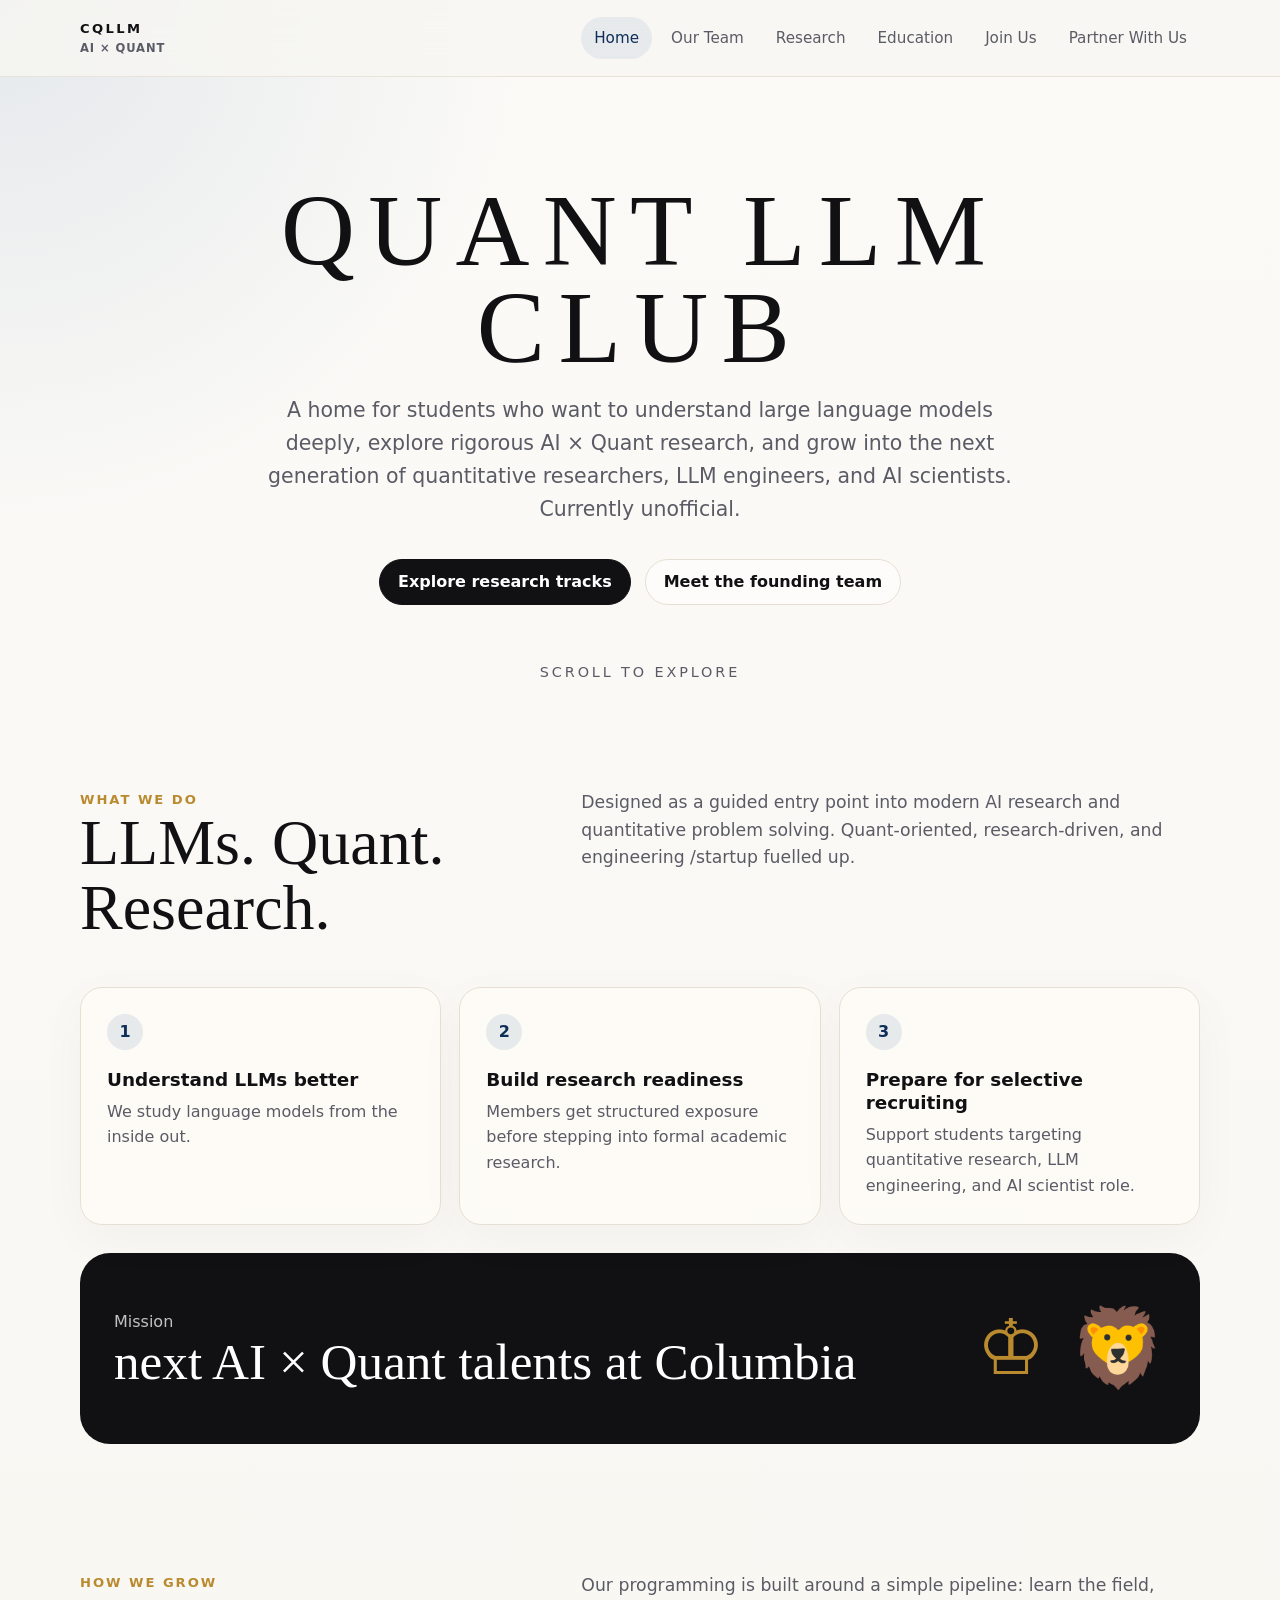
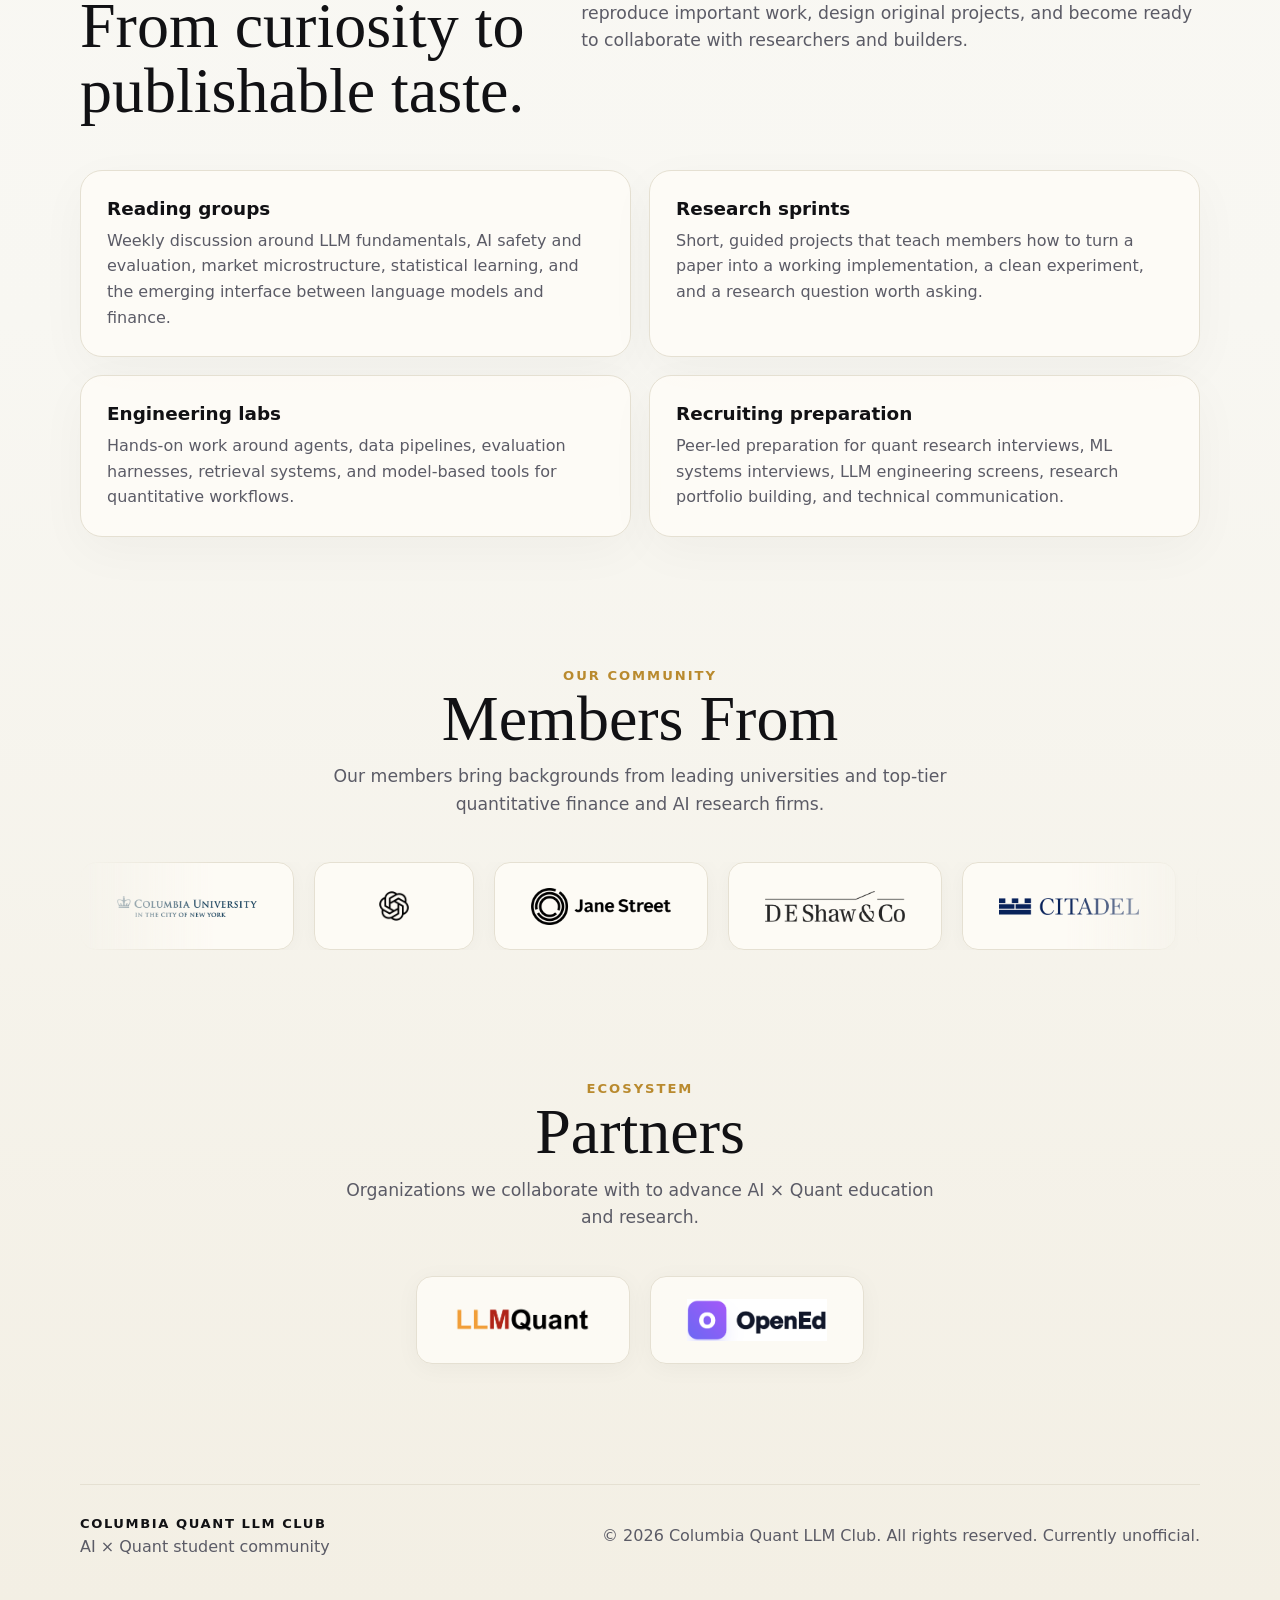
==== commit 5ba95fcb: "Removed redundant logo." ====
--- a/index.html
+++ b/index.html
@@ -31,7 +31,6 @@
   <main>
     <section class="hero">
       <div class="hero-inner">
-        <div class="kicker">🦁Columbia💙</div>
         <h1>Quant LLM Club</h1>
         <p class="hero-copy">
           A home for students who want to understand large language models deeply, explore rigorous AI × Quant research,
@@ -154,6 +153,15 @@
           <a class="logo-item" href="https://alphagrep.com" target="_blank" rel="noopener noreferrer">
             <img src="logos/alphagrep.png" alt="Alphagrep">
           </a>
+          <a class="logo-item" href="https://deepseek.com" target="_blank" rel="noopener noreferrer">
+            <img src="logos/deepseek.png" alt="DeepSeek">
+          </a>
+          <a class="logo-item" href="https://meta.com" target="_blank" rel="noopener noreferrer">
+            <img src="logos/meta.png" alt="Meta">
+          </a>
+          <a class="logo-item" href="https://mit.edu" target="_blank" rel="noopener noreferrer">
+            <img src="logos/mit.png" alt="MIT">
+          </a>
           <a class="logo-item" aria-hidden="true" tabindex="-1" href="https://columbia.edu" target="_blank" rel="noopener noreferrer">
             <img src="logos/columbia.png" alt="">
           </a>
@@ -180,6 +188,15 @@
           </a>
           <a class="logo-item" aria-hidden="true" tabindex="-1" href="https://alphagrep.com" target="_blank" rel="noopener noreferrer">
             <img src="logos/alphagrep.png" alt="">
+          </a>
+          <a class="logo-item" aria-hidden="true" tabindex="-1" href="https://deepseek.com" target="_blank" rel="noopener noreferrer">
+            <img src="logos/deepseek.png" alt="">
+          </a>
+          <a class="logo-item" aria-hidden="true" tabindex="-1" href="https://meta.com" target="_blank" rel="noopener noreferrer">
+            <img src="logos/meta.png" alt="">
+          </a>
+          <a class="logo-item" aria-hidden="true" tabindex="-1" href="https://mit.edu" target="_blank" rel="noopener noreferrer">
+            <img src="logos/mit.png" alt="">
           </a>
         </div>
       </div>
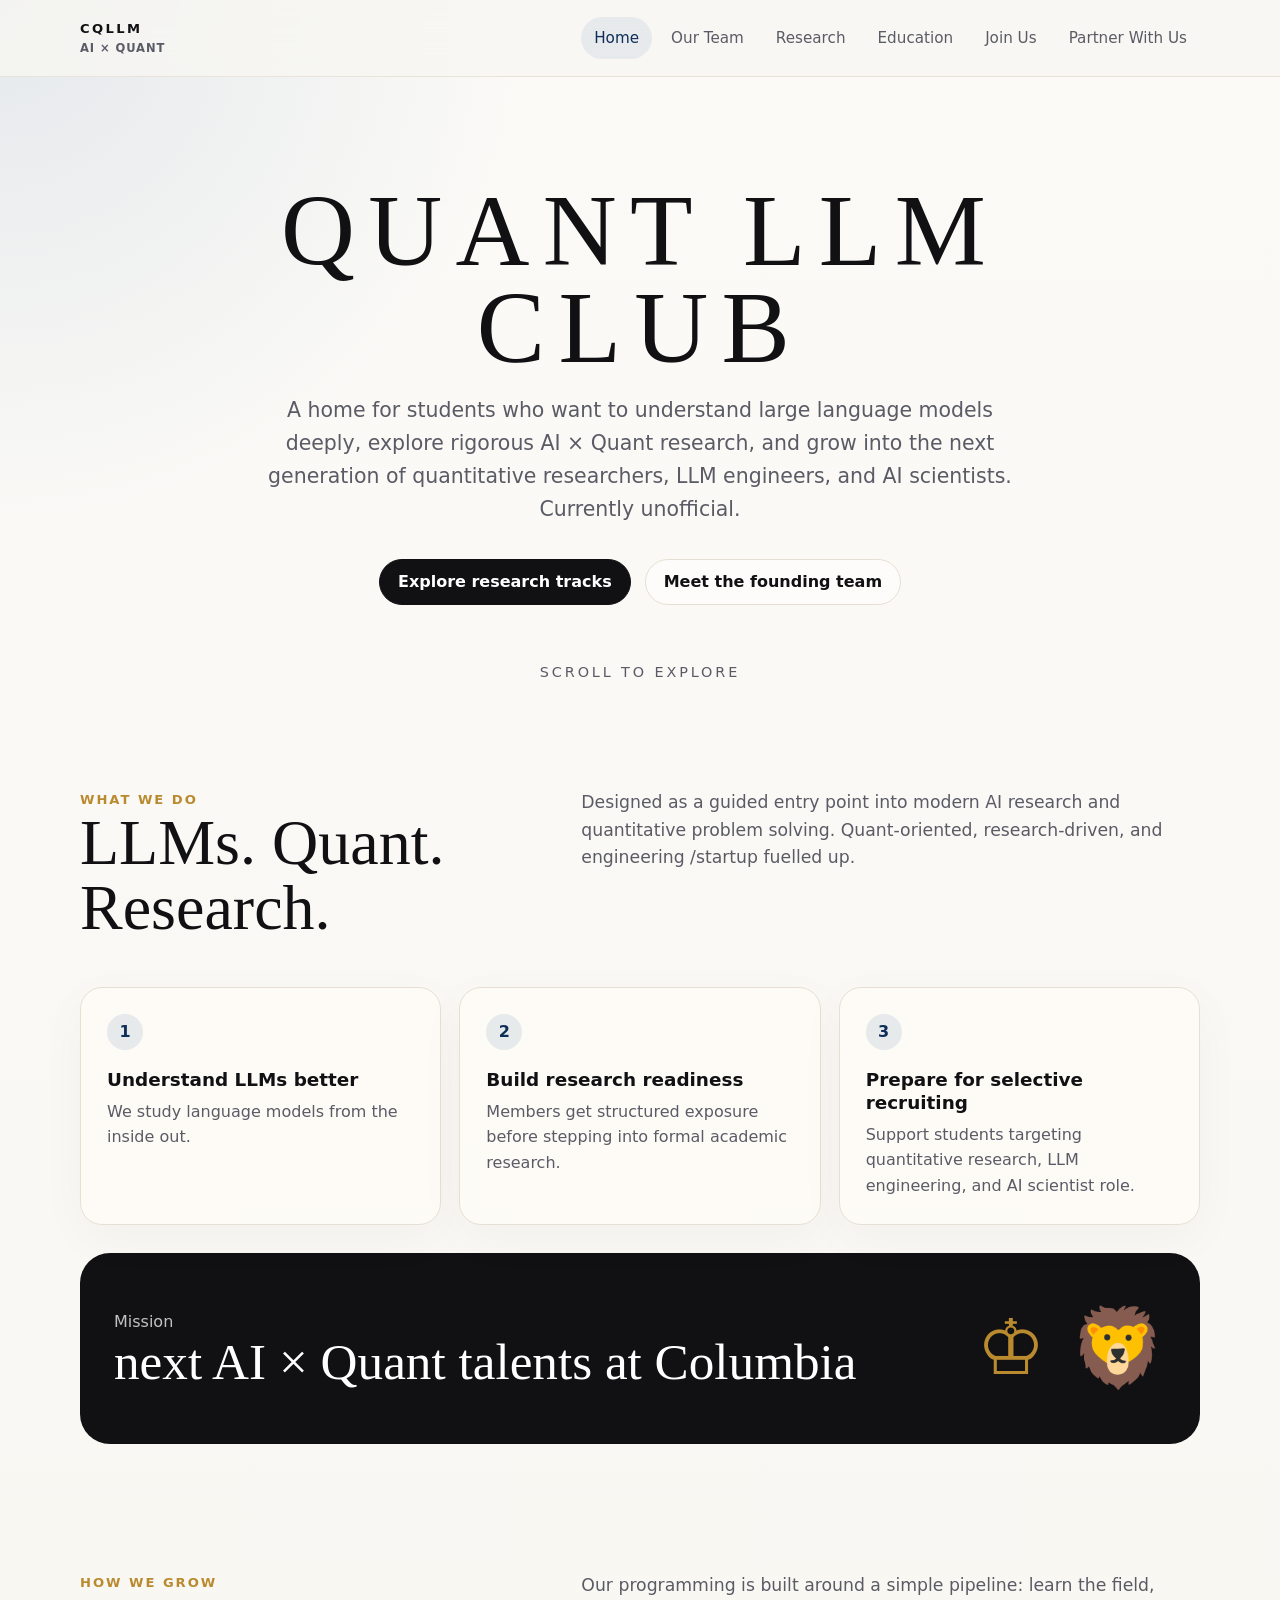
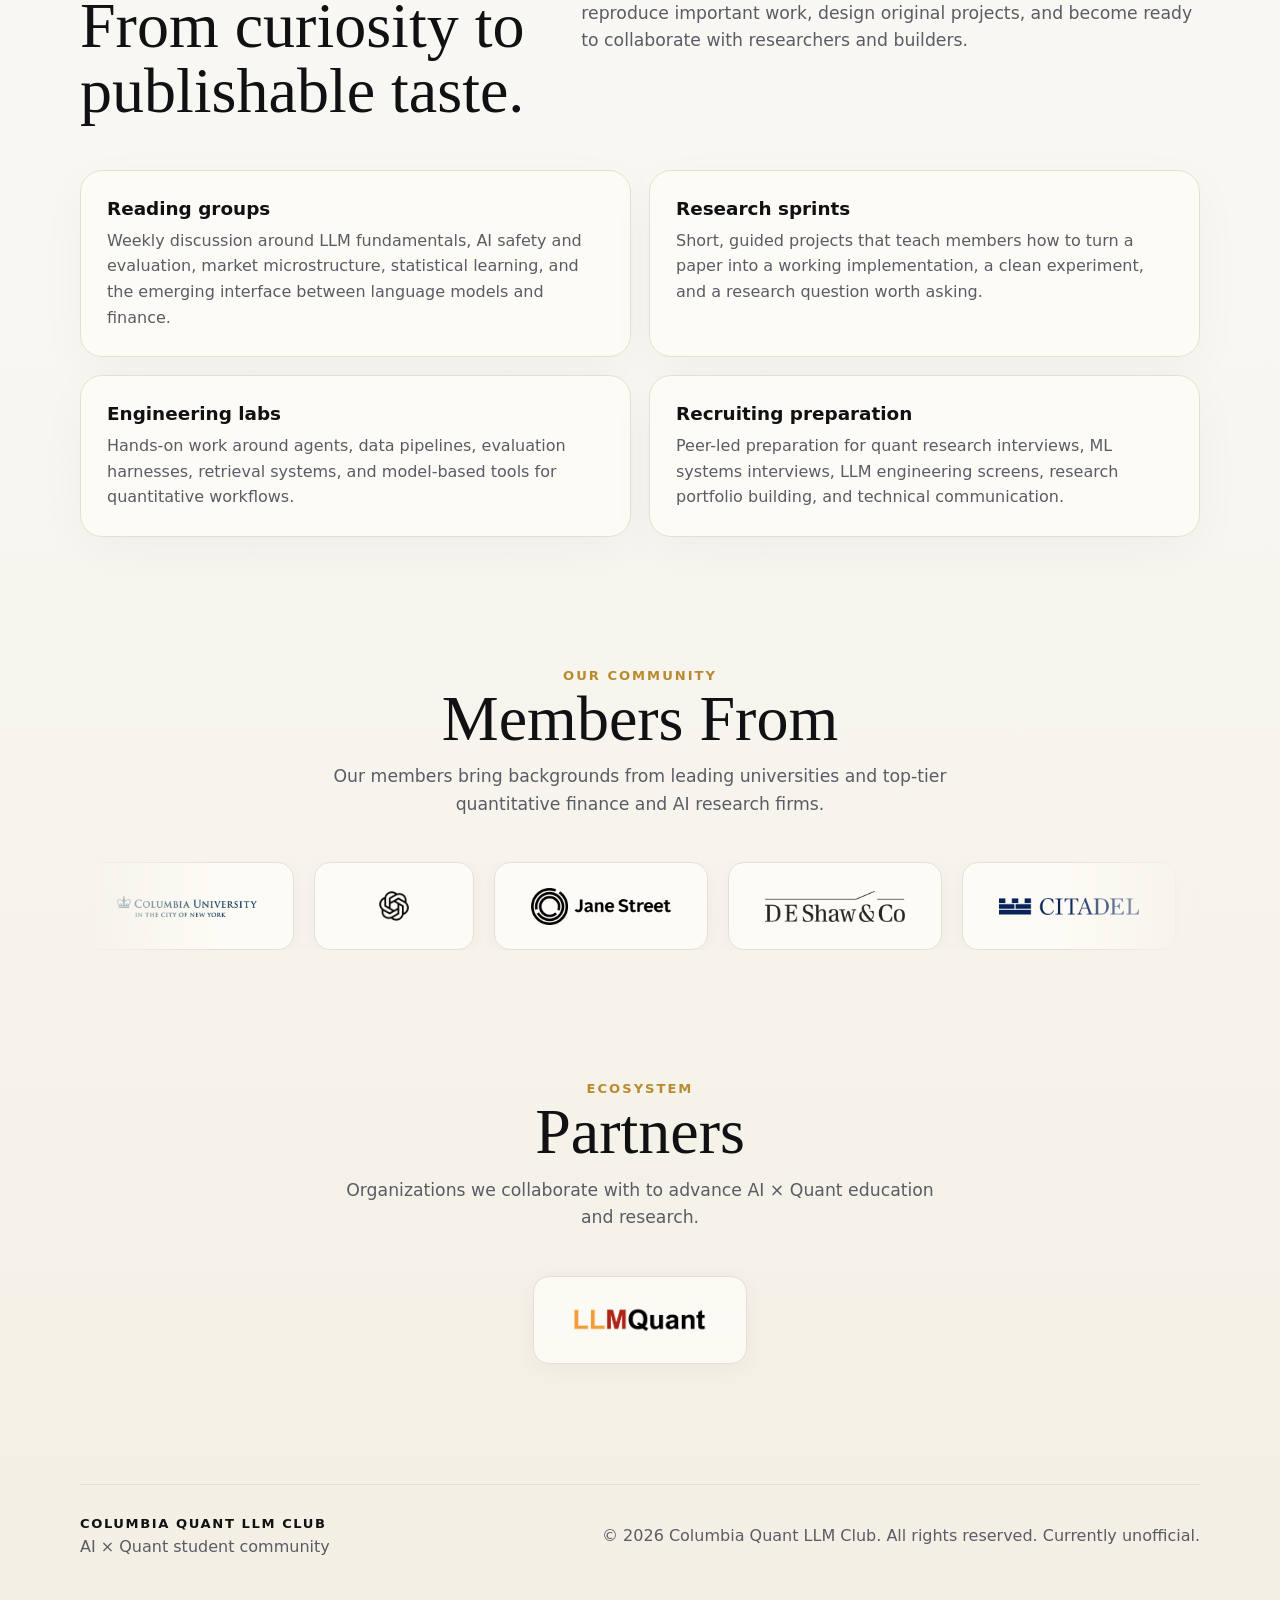
==== commit b6be427a: "Removed OpenED and head of startup." ====
--- a/index.html
+++ b/index.html
@@ -212,9 +212,6 @@
         <a class="logo-item partner-item" href="https://llmquant.com" target="_blank" rel="noopener noreferrer">
           <img src="logos/llmquant.png" alt="LLM Quant">
         </a>
-        <a class="logo-item partner-item" href="https://iloveopened.com" target="_blank" rel="noopener noreferrer">
-          <img src="logos/opened.png" alt="OpenED">
-        </a>
       </div>
     </section>
 
--- a/styles.css
+++ b/styles.css
@@ -511,6 +511,107 @@
   font-size: 0.82rem;
 }
 
+/* Mailing list section */
+.mailing-section-outer {
+  display: flex;
+  justify-content: center;
+}
+
+.mailing-card {
+  max-width: 620px;
+  width: 100%;
+  text-align: center;
+  background: rgba(255, 253, 248, 0.78);
+  border: 1px solid var(--line);
+  border-radius: calc(var(--radius) + 8px);
+  padding: 52px 48px;
+  box-shadow: var(--shadow);
+}
+
+.mailing-card h2 {
+  font-size: clamp(1.8rem, 4vw, 2.8rem);
+  margin-bottom: 12px;
+}
+
+.mailing-card .eyebrow {
+  margin-bottom: 14px;
+}
+
+.mailing-card .lead {
+  margin-bottom: 0;
+}
+
+.mailing-form-wrap {
+  margin-top: 28px;
+}
+
+/* Hide EmailOctopus's built-in heading since we provide our own */
+.mailing-form-wrap h1,
+.mailing-form-wrap h2,
+.mailing-form-wrap h3,
+.mailing-form-wrap p:not(.eo-form__error):not([class*="eo-form__success"]) {
+  display: none;
+}
+
+/* EmailOctopus form layout */
+.mailing-form-wrap form {
+  display: flex;
+  gap: 10px;
+  justify-content: center;
+  flex-wrap: wrap;
+}
+
+.mailing-form-wrap input[type="email"],
+.mailing-form-wrap input[type="text"] {
+  flex: 1;
+  min-width: 210px;
+  max-width: 340px;
+  height: 46px;
+  padding: 0 18px;
+  border: 1px solid var(--line);
+  border-radius: 999px;
+  background: var(--paper);
+  font-family: inherit;
+  font-size: 0.95rem;
+  color: var(--ink);
+  outline: none;
+  transition: border-color 150ms ease, box-shadow 150ms ease;
+}
+
+.mailing-form-wrap input[type="email"]:focus,
+.mailing-form-wrap input[type="text"]:focus {
+  border-color: var(--accent);
+  box-shadow: 0 0 0 3px rgba(33, 79, 139, 0.10);
+}
+
+.mailing-form-wrap input[type="email"]::placeholder,
+.mailing-form-wrap input[type="text"]::placeholder {
+  color: var(--muted);
+}
+
+.mailing-form-wrap button[type="submit"],
+.mailing-form-wrap input[type="submit"] {
+  height: 46px;
+  padding: 0 26px;
+  border-radius: 999px;
+  border: none;
+  background: var(--ink);
+  color: white;
+  font-family: inherit;
+  font-size: 0.95rem;
+  font-weight: 700;
+  cursor: pointer;
+  transition: transform 150ms ease, box-shadow 150ms ease, background 150ms ease;
+  white-space: nowrap;
+}
+
+.mailing-form-wrap button[type="submit"]:hover,
+.mailing-form-wrap input[type="submit"]:hover {
+  transform: translateY(-1px);
+  box-shadow: var(--shadow);
+  background: var(--accent-deep);
+}
+
 @media (max-width: 820px) {
   .nav-wrap {
     align-items: flex-start;
@@ -541,6 +642,10 @@
 }
 
 @media (max-width: 560px) {
+  .mailing-card {
+    padding: 36px 24px;
+  }
+
   .profile-card {
     grid-template-columns: 1fr;
   }
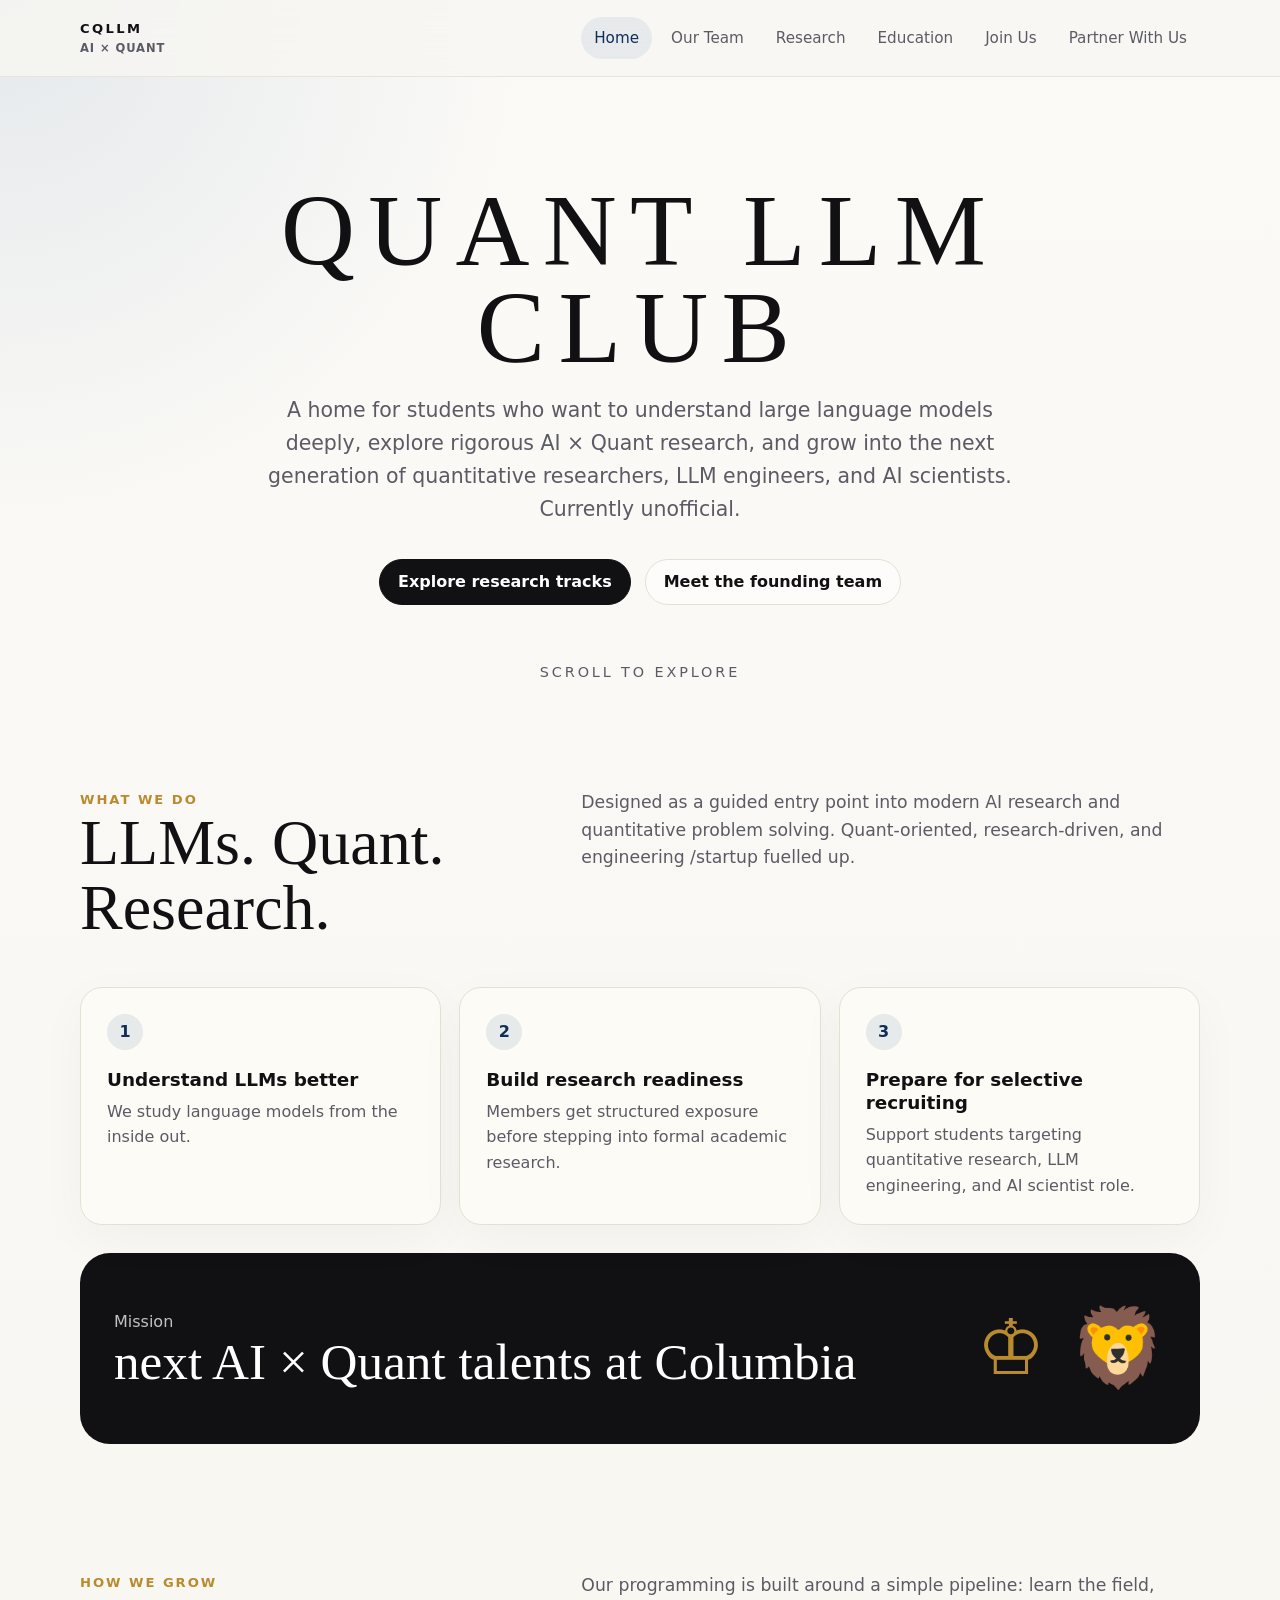
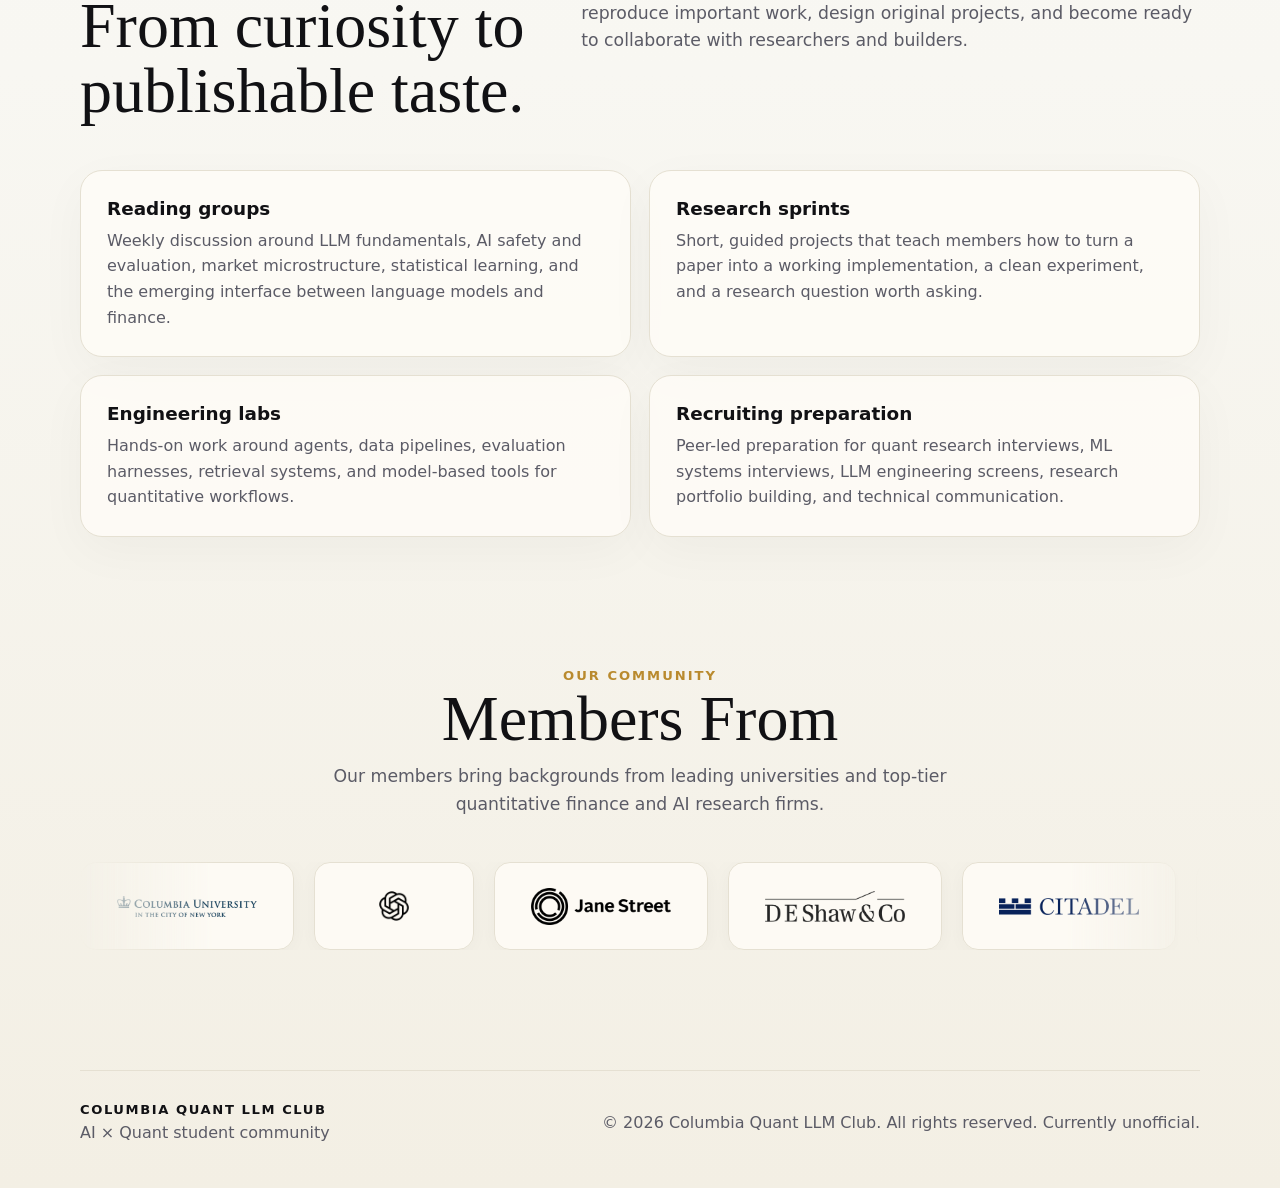
==== commit c4844b4f: "Commented out 'Partners' section." ====
--- a/index.html
+++ b/index.html
@@ -202,7 +202,7 @@
       </div>
     </section>
 
-    <section class="section partners-section">
+    <!-- <section class="section partners-section">
       <div class="members-from-header">
         <div class="eyebrow">Ecosystem</div>
         <h2>Partners</h2>
@@ -213,7 +213,7 @@
           <img src="logos/llmquant.png" alt="LLM Quant">
         </a>
       </div>
-    </section>
+    </section> -->
 
     <div class="map-wrap">
       <script type="text/javascript" id="mapmyvisitors" src="//mapmyvisitors.com/map.js?d=ujn6sMbWQKrPx_OXc8cwWdJMNxQaJMDhCEwav9_UzWA&cl=ffffff&w=a"></script>
